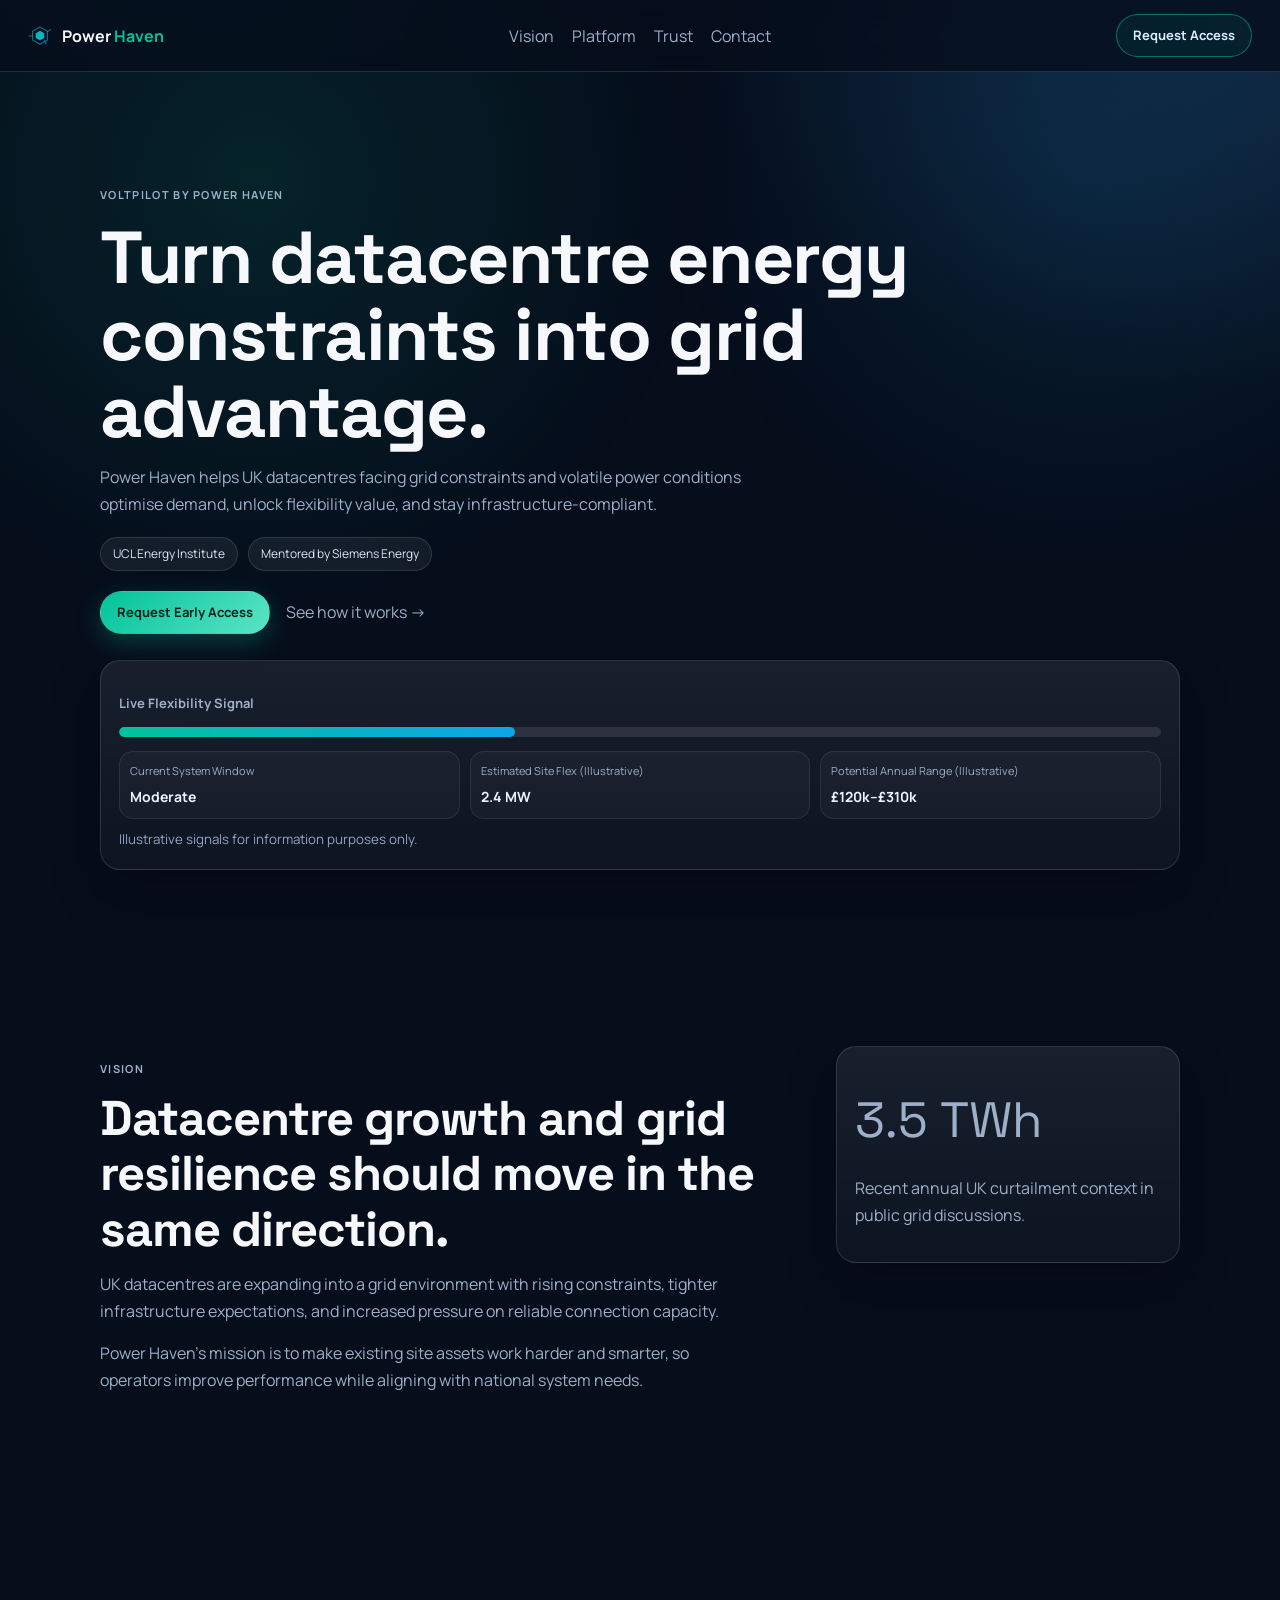
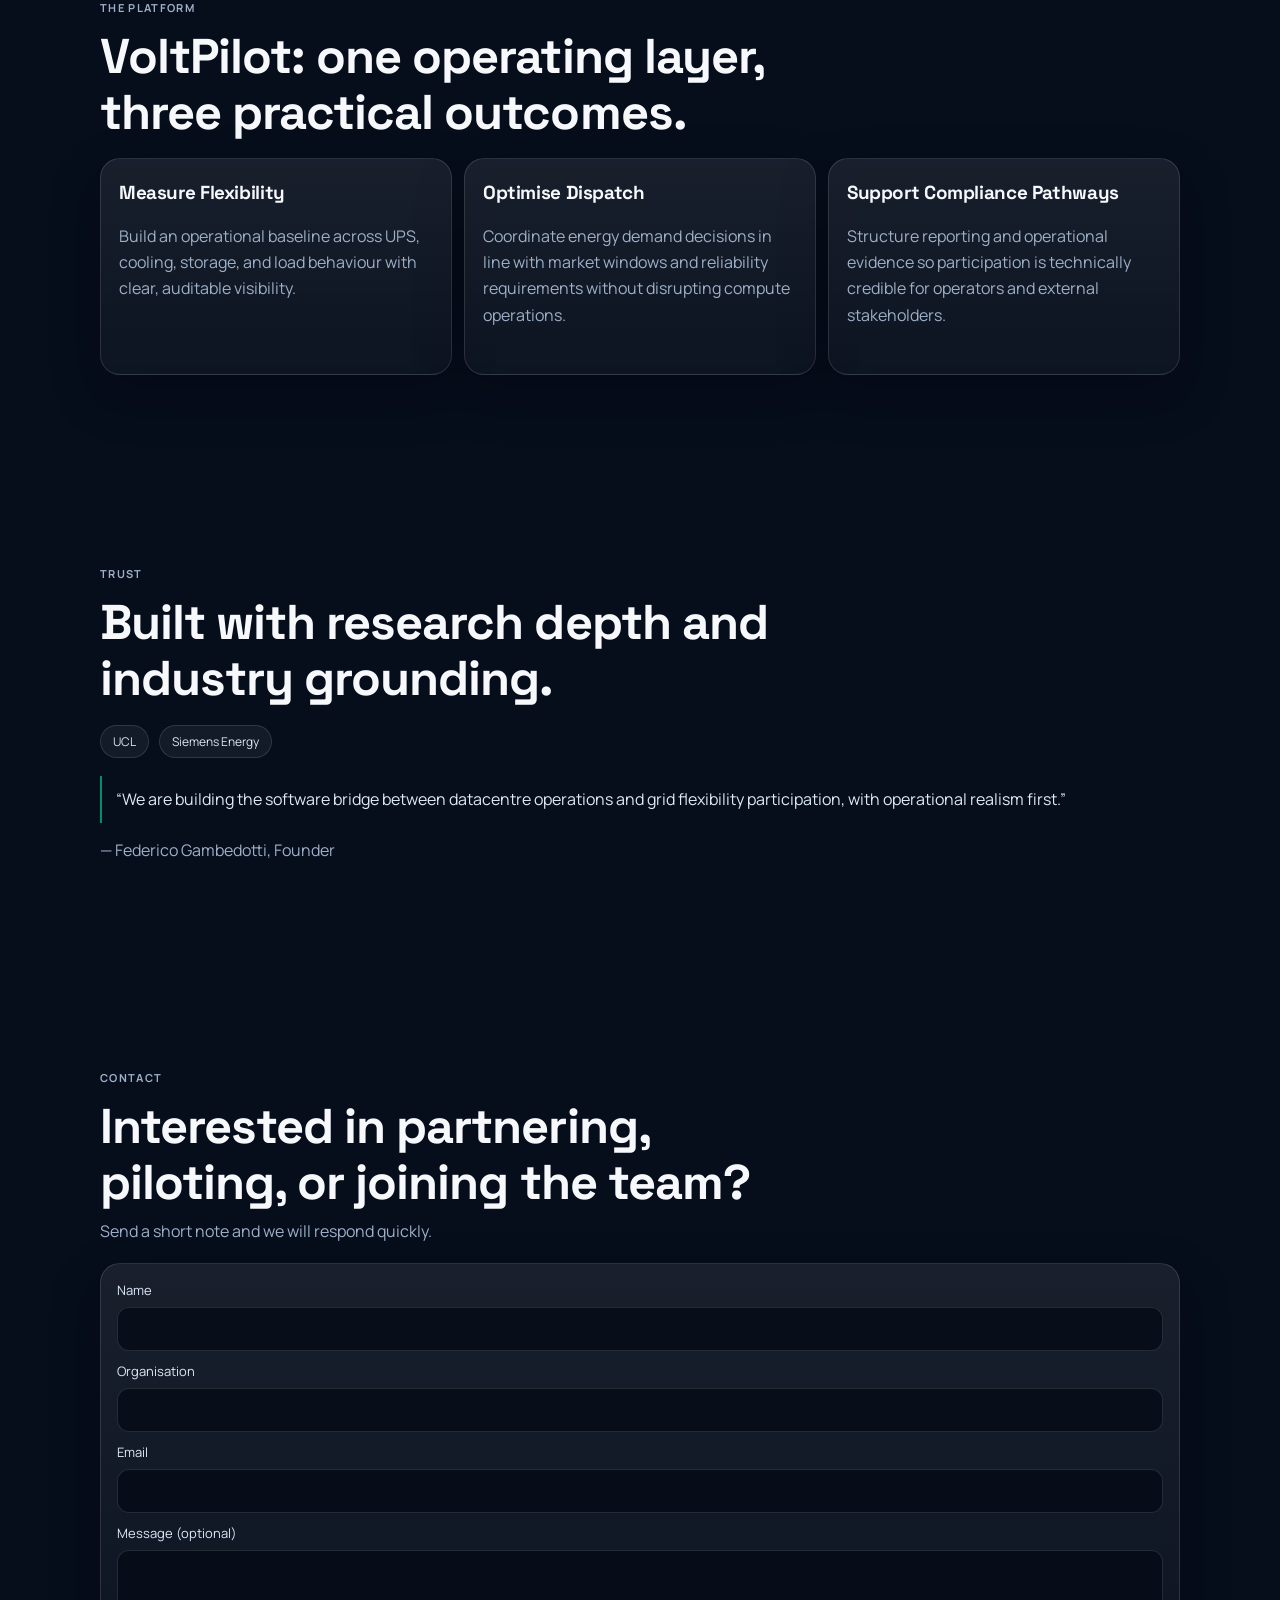
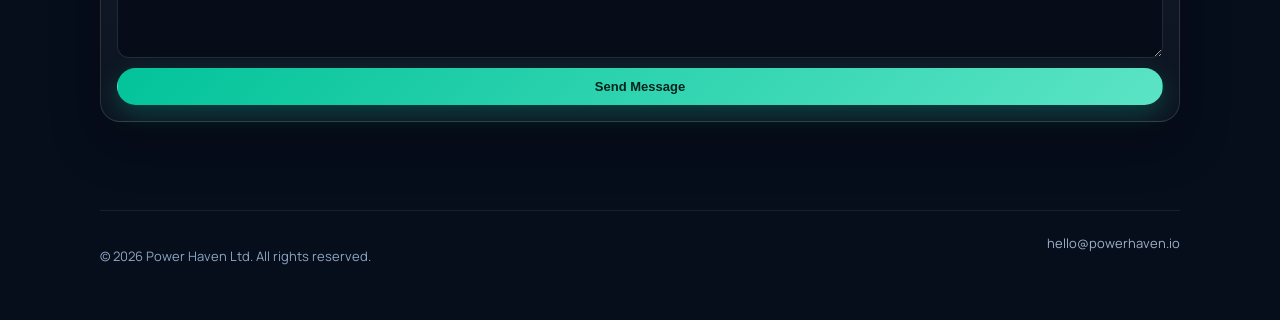
==== index.html @ 62addd14 "Initial Power Haven info landing page" ====
<!doctype html>
<html lang="en-GB">
  <head>
    <meta charset="UTF-8" />
    <meta name="viewport" content="width=device-width, initial-scale=1.0" />
    <title>Power Haven | Grid-Ready Datacentres</title>
    <meta
      name="description"
      content="Power Haven helps UK datacentres reduce grid risk, improve energy performance, and unlock flexibility value through VoltPilot."
    />
    <link rel="preconnect" href="https://fonts.googleapis.com" />
    <link rel="preconnect" href="https://fonts.gstatic.com" crossorigin />
    <link
      href="https://fonts.googleapis.com/css2?family=Manrope:wght@400;500;600;700&family=Space+Grotesk:wght@500;600;700&display=swap"
      rel="stylesheet"
    />
    <link rel="icon" type="image/svg+xml" href="./logo-mark.svg" />
    <link rel="stylesheet" href="./styles.css" />
  </head>
  <body>
    <div class="aurora"></div>
    <header class="topbar">
      <a class="brand" href="#top" aria-label="Power Haven home">
        <img src="./logo-mark.svg" alt="Power Haven logo" width="24" height="24" />
        <span><strong>Power</strong> <em>Haven</em></span>
      </a>
      <nav>
        <a href="#vision">Vision</a>
        <a href="#platform">Platform</a>
        <a href="#trust">Trust</a>
        <a href="#contact">Contact</a>
      </nav>
      <a class="cta ghost" href="#contact">Request Access</a>
    </header>

    <main id="top">
      <section class="hero section">
        <p class="eyebrow">VoltPilot by Power Haven</p>
        <h1>Turn datacentre energy constraints into grid advantage.</h1>
        <p class="lead">
          Power Haven helps UK datacentres facing grid constraints and volatile power conditions optimise demand, unlock flexibility value, and stay infrastructure-compliant.
        </p>
        <div class="proof-row" aria-label="Institutional proof">
          <span>UCL Energy Institute</span>
          <span>Mentored by Siemens Energy</span>
        </div>
        <div class="hero-actions">
          <a class="cta solid" href="#contact">Request Early Access</a>
          <a class="text-link" href="#platform">See how it works →</a>
        </div>
        <div class="hero-panel" role="status" aria-live="polite">
          <p class="panel-title">Live Flexibility Signal</p>
          <div class="meter-wrap">
            <div class="meter-line" id="meterLine"></div>
          </div>
          <div class="panel-grid">
            <article>
              <p>Current System Window</p>
              <strong id="windowTag">Moderate</strong>
            </article>
            <article>
              <p>Estimated Site Flex (Illustrative)</p>
              <strong id="flexValue">2.4 MW</strong>
            </article>
            <article>
              <p>Potential Annual Range (Illustrative)</p>
              <strong id="valueRange">£120k–£310k</strong>
            </article>
          </div>
          <small>Illustrative signals for information purposes only.</small>
        </div>
      </section>

      <section id="vision" class="section split">
        <div>
          <p class="eyebrow">Vision</p>
          <h2>Datacentre growth and grid resilience should move in the same direction.</h2>
          <p>
            UK datacentres are expanding into a grid environment with rising constraints, tighter infrastructure expectations, and increased pressure on reliable connection capacity.
          </p>
          <p>
            Power Haven’s mission is to make existing site assets work harder and smarter, so operators improve performance while aligning with national system needs.
          </p>
        </div>
        <aside class="stat-card" title="Macro context">
          <p class="stat">3.5 TWh</p>
          <p>Recent annual UK curtailment context in public grid discussions.</p>
        </aside>
      </section>

      <section id="platform" class="section">
        <p class="eyebrow">The Platform</p>
        <h2>VoltPilot: one operating layer, three practical outcomes.</h2>
        <div class="cards">
          <article class="card" data-tip="Assesses where controllable flexibility actually exists across your assets.">
            <h3>Measure Flexibility</h3>
            <p>Build an operational baseline across UPS, cooling, storage, and load behaviour with clear, auditable visibility.</p>
          </article>
          <article class="card" data-tip="Matches dispatch opportunities with operational constraints and site priorities.">
            <h3>Optimise Dispatch</h3>
            <p>Coordinate energy demand decisions in line with market windows and reliability requirements without disrupting compute operations.</p>
          </article>
          <article class="card" data-tip="Supports evidence-based participation aligned with UK grid and infrastructure expectations.">
            <h3>Support Compliance Pathways</h3>
            <p>Structure reporting and operational evidence so participation is technically credible for operators and external stakeholders.</p>
          </article>
        </div>
      </section>

      <section id="trust" class="section trust">
        <p class="eyebrow">Trust</p>
        <h2>Built with research depth and industry grounding.</h2>
        <div class="logos">
          <div>UCL</div>
          <div>Siemens Energy</div>
        </div>
        <blockquote>
          “We are building the software bridge between datacentre operations and grid flexibility participation, with operational realism first.”
        </blockquote>
        <p class="quote-by">— Federico Gambedotti, Founder</p>
      </section>

      <section id="contact" class="section contact">
        <p class="eyebrow">Contact</p>
        <h2>Interested in partnering, piloting, or joining the team?</h2>
        <p class="lead compact">
          Send a short note and we will respond quickly.
        </p>
        <form action="mailto:hello@powerhaven.io" method="post" enctype="text/plain">
          <label>
            Name
            <input name="name" type="text" required />
          </label>
          <label>
            Organisation
            <input name="organisation" type="text" required />
          </label>
          <label>
            Email
            <input name="email" type="email" required />
          </label>
          <label>
            Message (optional)
            <textarea name="message" rows="4"></textarea>
          </label>
          <button class="cta solid" type="submit">Send Message</button>
        </form>
      </section>
    </main>

    <footer>
      <p>© <span id="year"></span> Power Haven Ltd. All rights reserved.</p>
      <a href="mailto:hello@powerhaven.io">hello@powerhaven.io</a>
    </footer>

    <script src="./script.js"></script>
  </body>
</html>
---- styles.css ----
:root {
  --bg: #060d1b;
  --bg-soft: #0d172a;
  --surface: rgba(255, 255, 255, 0.06);
  --surface-strong: rgba(255, 255, 255, 0.1);
  --text: #f6f8fb;
  --muted: #9db0c8;
  --accent: #02c39a;
  --accent-blue: #0ea5e9;
  --border: rgba(255, 255, 255, 0.12);
  --shadow: 0 20px 50px rgba(0, 0, 0, 0.25);
  --radius: 20px;
}

* { box-sizing: border-box; }

html,
body {
  margin: 0;
  min-height: 100%;
  scroll-behavior: smooth;
}

body {
  font-family: "Manrope", sans-serif;
  background: radial-gradient(1200px 700px at 10% -10%, #132b4c 0%, rgba(19, 43, 76, 0) 60%),
    radial-gradient(900px 600px at 100% 0%, #11253f 0%, rgba(17, 37, 63, 0) 65%),
    var(--bg);
  color: var(--text);
  line-height: 1.65;
}

.aurora {
  position: fixed;
  inset: 0;
  background:
    radial-gradient(circle at 20% 20%, rgba(2, 195, 154, 0.12), transparent 36%),
    radial-gradient(circle at 85% 18%, rgba(14, 165, 233, 0.12), transparent 32%);
  pointer-events: none;
  z-index: -1;
}

.topbar {
  position: sticky;
  top: 0;
  display: flex;
  align-items: center;
  justify-content: space-between;
  gap: 20px;
  padding: 14px 28px;
  backdrop-filter: blur(14px);
  background: rgba(6, 13, 27, 0.78);
  border-bottom: 1px solid var(--border);
  z-index: 20;
}

.brand {
  display: inline-flex;
  align-items: center;
  gap: 10px;
  text-decoration: none;
  color: var(--text);
}

.brand strong { font-weight: 700; }
.brand em {
  color: var(--accent);
  font-style: normal;
  font-weight: 700;
}

nav {
  display: inline-flex;
  gap: 18px;
}

nav a,
footer a,
.text-link {
  color: var(--muted);
  text-decoration: none;
  transition: color 0.2s ease;
}

nav a:hover,
footer a:hover,
.text-link:hover {
  color: var(--text);
}

.section {
  width: min(1080px, calc(100% - 40px));
  margin: 0 auto;
  padding: 88px 0;
}

.hero {
  padding-top: 100px;
}

.eyebrow {
  font-size: 11px;
  letter-spacing: 0.12em;
  text-transform: uppercase;
  color: var(--accent);
  margin: 0;
  font-weight: 700;
}

h1,
h2,
h3 {
  font-family: "Space Grotesk", sans-serif;
  letter-spacing: -0.02em;
  margin: 0;
}

h1 {
  margin-top: 14px;
  max-width: 18ch;
  font-size: clamp(2.2rem, 6vw, 4.6rem);
  line-height: 1.05;
}

h2 {
  margin-top: 12px;
  max-width: 22ch;
  font-size: clamp(1.8rem, 4vw, 3.05rem);
  line-height: 1.14;
}

h3 {
  font-size: 1.18rem;
}

.lead,
.section p {
  max-width: 65ch;
  color: var(--muted);
  margin-top: 14px;
}

.proof-row {
  margin-top: 20px;
  display: flex;
  flex-wrap: wrap;
  gap: 10px;
}

.proof-row span,
.logos div {
  border: 1px solid var(--border);
  background: var(--surface);
  border-radius: 999px;
  padding: 6px 12px;
  font-size: 12px;
  color: #dbe6f5;
}

.hero-actions {
  margin-top: 20px;
  display: flex;
  gap: 16px;
  align-items: center;
}

.cta {
  display: inline-flex;
  align-items: center;
  justify-content: center;
  border-radius: 999px;
  padding: 10px 16px;
  font-size: 13px;
  font-weight: 700;
  text-decoration: none;
  border: 1px solid transparent;
  transition: transform 0.18s ease, box-shadow 0.18s ease, background 0.18s ease;
}

.cta:hover { transform: translateY(-1px); }

.cta.solid {
  color: #05231c;
  background: linear-gradient(135deg, var(--accent), #5be4c5);
  box-shadow: 0 8px 24px rgba(2, 195, 154, 0.28);
}

.cta.ghost {
  color: #dbebff;
  border-color: rgba(2, 195, 154, 0.5);
  background: rgba(2, 195, 154, 0.08);
}

.hero-panel,
.card,
.stat-card,
form {
  border: 1px solid var(--border);
  border-radius: var(--radius);
  background: linear-gradient(180deg, rgba(255,255,255,0.08), rgba(255,255,255,0.03));
  box-shadow: var(--shadow);
}

.hero-panel {
  margin-top: 26px;
  padding: 18px;
}

.panel-title {
  margin: 0;
  font-size: 13px;
  color: #dbe6f5;
  font-weight: 700;
}

.meter-wrap {
  margin-top: 12px;
  height: 10px;
  border-radius: 999px;
  background: rgba(255, 255, 255, 0.1);
  overflow: hidden;
}

.meter-line {
  height: 100%;
  width: 38%;
  background: linear-gradient(90deg, var(--accent), var(--accent-blue));
  border-radius: inherit;
  transition: width 0.35s ease;
}

.panel-grid {
  margin-top: 14px;
  display: grid;
  grid-template-columns: repeat(3, minmax(0, 1fr));
  gap: 10px;
}

.panel-grid article {
  border: 1px solid rgba(255,255,255,0.08);
  border-radius: 14px;
  padding: 10px;
  background: rgba(255,255,255,0.03);
}

.panel-grid p {
  margin: 0;
  font-size: 11px;
  color: var(--muted);
}

.panel-grid strong {
  display: block;
  margin-top: 5px;
  color: #edf4ff;
  font-size: 14px;
}

.hero-panel small {
  margin-top: 10px;
  display: inline-block;
  color: #8fa6c1;
}

.split {
  display: grid;
  grid-template-columns: 1.35fr 0.65fr;
  gap: 20px;
  align-items: start;
}

.stat-card {
  padding: 18px;
}

.stat {
  margin: 0;
  color: #eff6ff;
  font-family: "Space Grotesk", sans-serif;
  font-size: clamp(2rem, 4vw, 3.1rem);
}

.cards {
  margin-top: 18px;
  display: grid;
  grid-template-columns: repeat(3, minmax(0, 1fr));
  gap: 12px;
}

.card {
  position: relative;
  padding: 18px;
}

.card::after {
  content: attr(data-tip);
  position: absolute;
  left: 14px;
  right: 14px;
  bottom: 12px;
  opacity: 0;
  pointer-events: none;
  font-size: 11px;
  color: #c8d9ee;
  transition: opacity 0.2s ease;
}

.card:hover {
  border-color: rgba(2, 195, 154, 0.62);
  box-shadow: 0 20px 40px rgba(2, 195, 154, 0.12);
}

.card:hover::after { opacity: 1; }

.card p { margin-bottom: 28px; }

.logos {
  margin-top: 18px;
  display: flex;
  gap: 10px;
  flex-wrap: wrap;
}

blockquote {
  margin: 18px 0 0;
  border-left: 2px solid rgba(2, 195, 154, 0.7);
  padding: 10px 0 10px 14px;
  color: #dde9f7;
}

.quote-by {
  margin-top: 10px;
  color: #9cb2cc;
}

.contact .compact { margin-top: 8px; }

form {
  margin-top: 18px;
  padding: 16px;
  display: grid;
  gap: 10px;
}

label {
  display: grid;
  gap: 6px;
  color: #dce9fa;
  font-size: 13px;
}

input,
textarea {
  border: 1px solid var(--border);
  border-radius: 12px;
  background: rgba(4, 12, 22, 0.8);
  color: var(--text);
  padding: 10px 12px;
  font: inherit;
}

input:focus,
textarea:focus,
button:focus,
a:focus {
  outline: 2px solid rgba(2, 195, 154, 0.6);
  outline-offset: 1px;
}

footer {
  width: min(1080px, calc(100% - 40px));
  margin: 0 auto;
  padding: 22px 0 40px;
  border-top: 1px solid rgba(255,255,255,0.08);
  display: flex;
  justify-content: space-between;
  gap: 12px;
  color: #8ea6c1;
  font-size: 13px;
}

@media (max-width: 980px) {
  .cards,
  .panel-grid,
  .split {
    grid-template-columns: 1fr;
  }

  nav { display: none; }

  .topbar {
    padding: 12px 16px;
  }

  .section {
    width: min(1080px, calc(100% - 28px));
    padding: 68px 0;
  }

  footer {
    flex-direction: column;
    width: min(1080px, calc(100% - 28px));
  }
}
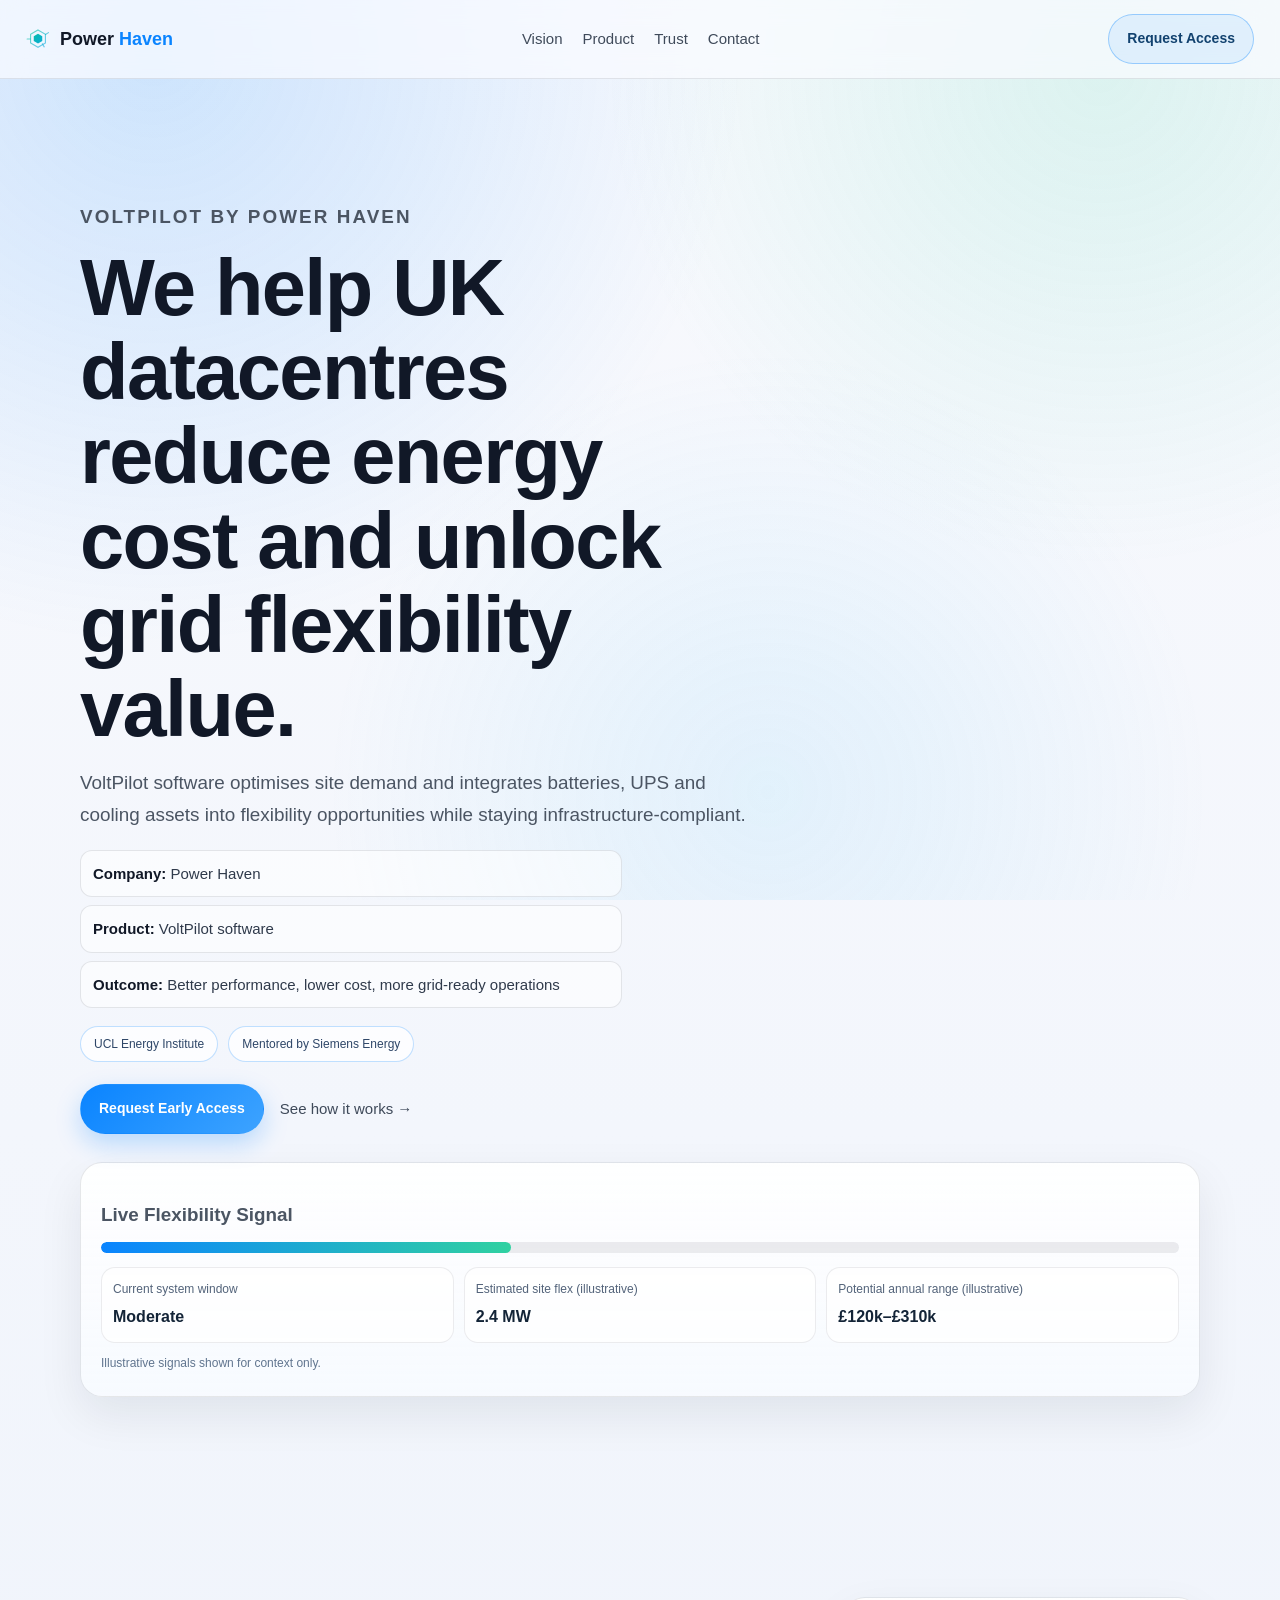
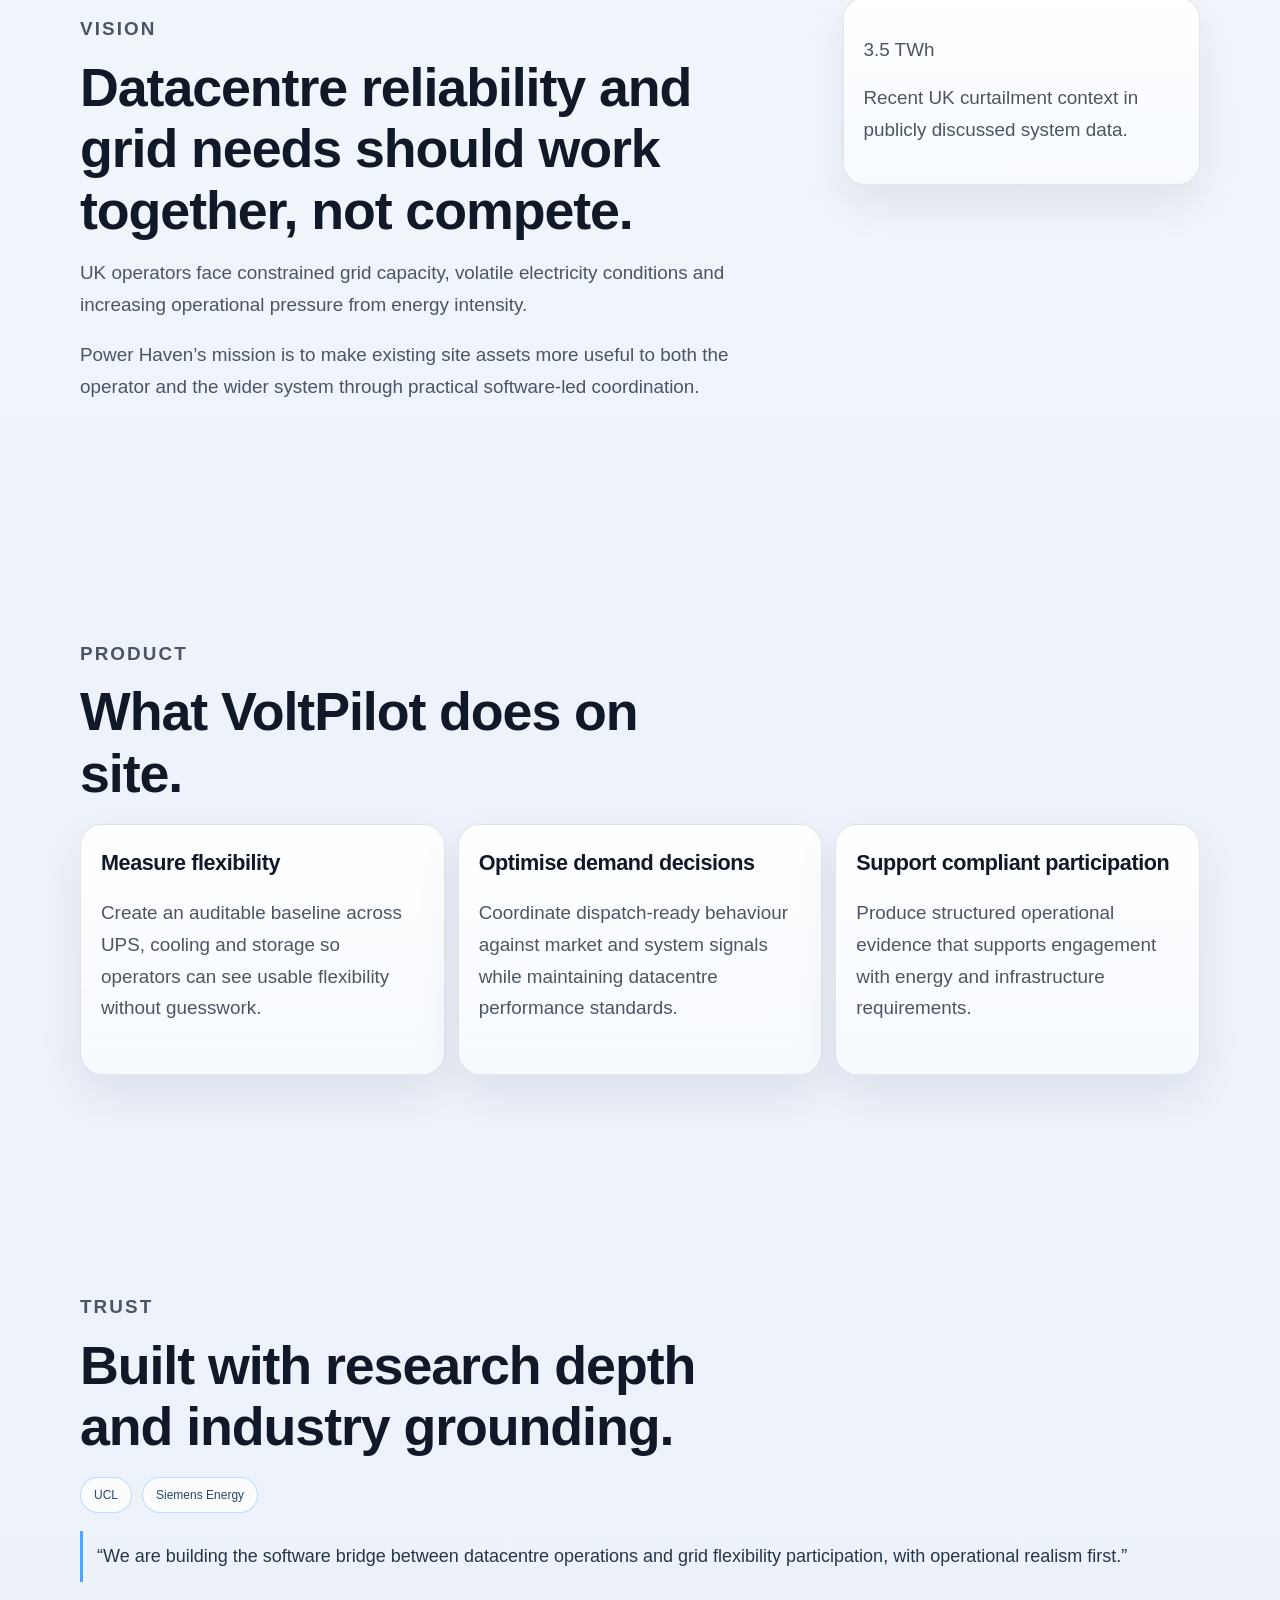
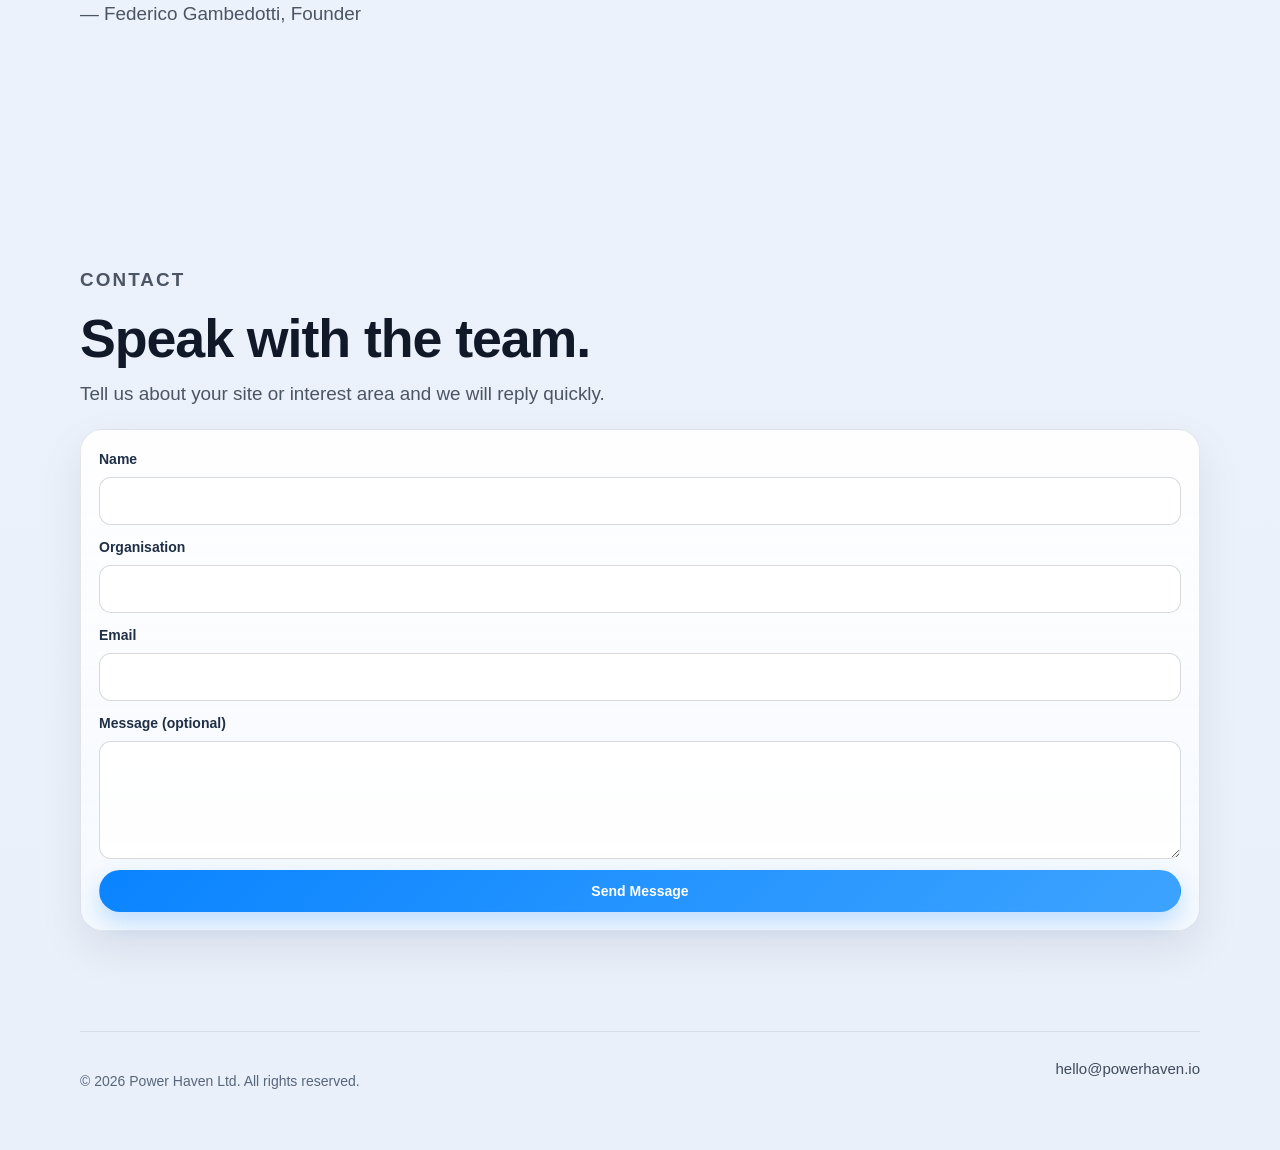
==== commit e8437cf0: "Refine Apple-style palette, larger typography, clearer 15-second messaging, and responsive layout tu" ====
--- a/index.html
+++ b/index.html
@@ -3,22 +3,17 @@
   <head>
     <meta charset="UTF-8" />
     <meta name="viewport" content="width=device-width, initial-scale=1.0" />
-    <title>Power Haven | Grid-Ready Datacentres</title>
+    <title>Power Haven | Datacentre Flexibility Software</title>
     <meta
       name="description"
-      content="Power Haven helps UK datacentres reduce grid risk, improve energy performance, and unlock flexibility value through VoltPilot."
-    />
-    <link rel="preconnect" href="https://fonts.googleapis.com" />
-    <link rel="preconnect" href="https://fonts.gstatic.com" crossorigin />
-    <link
-      href="https://fonts.googleapis.com/css2?family=Manrope:wght@400;500;600;700&family=Space+Grotesk:wght@500;600;700&display=swap"
-      rel="stylesheet"
+      content="Power Haven helps UK datacentres cut energy cost, improve operations, and unlock flexibility value through VoltPilot software."
     />
     <link rel="icon" type="image/svg+xml" href="./logo-mark.svg" />
     <link rel="stylesheet" href="./styles.css" />
   </head>
   <body>
-    <div class="aurora"></div>
+    <div class="bg-haze" aria-hidden="true"></div>
+
     <header class="topbar">
       <a class="brand" href="#top" aria-label="Power Haven home">
         <img src="./logo-mark.svg" alt="Power Haven logo" width="24" height="24" />
@@ -26,7 +21,7 @@
       </a>
       <nav>
         <a href="#vision">Vision</a>
-        <a href="#platform">Platform</a>
+        <a href="#platform">Product</a>
         <a href="#trust">Trust</a>
         <a href="#contact">Contact</a>
       </nav>
@@ -36,18 +31,27 @@
     <main id="top">
       <section class="hero section">
         <p class="eyebrow">VoltPilot by Power Haven</p>
-        <h1>Turn datacentre energy constraints into grid advantage.</h1>
+        <h1>We help UK datacentres reduce energy cost and unlock grid flexibility value.</h1>
         <p class="lead">
-          Power Haven helps UK datacentres facing grid constraints and volatile power conditions optimise demand, unlock flexibility value, and stay infrastructure-compliant.
+          VoltPilot software optimises site demand and integrates batteries, UPS and cooling assets into flexibility opportunities while staying infrastructure-compliant.
         </p>
+
+        <ul class="clarity-row" aria-label="Quick clarity">
+          <li><strong>Company:</strong> Power Haven</li>
+          <li><strong>Product:</strong> VoltPilot software</li>
+          <li><strong>Outcome:</strong> Better performance, lower cost, more grid-ready operations</li>
+        </ul>
+
         <div class="proof-row" aria-label="Institutional proof">
           <span>UCL Energy Institute</span>
           <span>Mentored by Siemens Energy</span>
         </div>
+
         <div class="hero-actions">
           <a class="cta solid" href="#contact">Request Early Access</a>
           <a class="text-link" href="#platform">See how it works →</a>
         </div>
+
         <div class="hero-panel" role="status" aria-live="polite">
           <p class="panel-title">Live Flexibility Signal</p>
           <div class="meter-wrap">
@@ -55,54 +59,54 @@
           </div>
           <div class="panel-grid">
             <article>
-              <p>Current System Window</p>
+              <p>Current system window</p>
               <strong id="windowTag">Moderate</strong>
             </article>
             <article>
-              <p>Estimated Site Flex (Illustrative)</p>
+              <p>Estimated site flex (illustrative)</p>
               <strong id="flexValue">2.4 MW</strong>
             </article>
             <article>
-              <p>Potential Annual Range (Illustrative)</p>
+              <p>Potential annual range (illustrative)</p>
               <strong id="valueRange">£120k–£310k</strong>
             </article>
           </div>
-          <small>Illustrative signals for information purposes only.</small>
+          <small>Illustrative signals shown for context only.</small>
         </div>
       </section>
 
       <section id="vision" class="section split">
         <div>
           <p class="eyebrow">Vision</p>
-          <h2>Datacentre growth and grid resilience should move in the same direction.</h2>
+          <h2>Datacentre reliability and grid needs should work together, not compete.</h2>
           <p>
-            UK datacentres are expanding into a grid environment with rising constraints, tighter infrastructure expectations, and increased pressure on reliable connection capacity.
+            UK operators face constrained grid capacity, volatile electricity conditions and increasing operational pressure from energy intensity.
           </p>
           <p>
-            Power Haven’s mission is to make existing site assets work harder and smarter, so operators improve performance while aligning with national system needs.
+            Power Haven’s mission is to make existing site assets more useful to both the operator and the wider system through practical software-led coordination.
           </p>
         </div>
-        <aside class="stat-card" title="Macro context">
+        <aside class="stat-card" title="System context">
           <p class="stat">3.5 TWh</p>
-          <p>Recent annual UK curtailment context in public grid discussions.</p>
+          <p>Recent UK curtailment context in publicly discussed system data.</p>
         </aside>
       </section>
 
       <section id="platform" class="section">
-        <p class="eyebrow">The Platform</p>
-        <h2>VoltPilot: one operating layer, three practical outcomes.</h2>
+        <p class="eyebrow">Product</p>
+        <h2>What VoltPilot does on site.</h2>
         <div class="cards">
-          <article class="card" data-tip="Assesses where controllable flexibility actually exists across your assets.">
-            <h3>Measure Flexibility</h3>
-            <p>Build an operational baseline across UPS, cooling, storage, and load behaviour with clear, auditable visibility.</p>
+          <article class="card" data-tip="Builds a clear view of flexible capacity from existing assets.">
+            <h3>Measure flexibility</h3>
+            <p>Create an auditable baseline across UPS, cooling and storage so operators can see usable flexibility without guesswork.</p>
           </article>
-          <article class="card" data-tip="Matches dispatch opportunities with operational constraints and site priorities.">
-            <h3>Optimise Dispatch</h3>
-            <p>Coordinate energy demand decisions in line with market windows and reliability requirements without disrupting compute operations.</p>
+          <article class="card" data-tip="Aligns operations with opportunity windows while protecting critical load.">
+            <h3>Optimise demand decisions</h3>
+            <p>Coordinate dispatch-ready behaviour against market and system signals while maintaining datacentre performance standards.</p>
           </article>
-          <article class="card" data-tip="Supports evidence-based participation aligned with UK grid and infrastructure expectations.">
-            <h3>Support Compliance Pathways</h3>
-            <p>Structure reporting and operational evidence so participation is technically credible for operators and external stakeholders.</p>
+          <article class="card" data-tip="Supports evidence and reporting needed for infrastructure pathways.">
+            <h3>Support compliant participation</h3>
+            <p>Produce structured operational evidence that supports engagement with energy and infrastructure requirements.</p>
           </article>
         </div>
       </section>
@@ -122,10 +126,8 @@
 
       <section id="contact" class="section contact">
         <p class="eyebrow">Contact</p>
-        <h2>Interested in partnering, piloting, or joining the team?</h2>
-        <p class="lead compact">
-          Send a short note and we will respond quickly.
-        </p>
+        <h2>Speak with the team.</h2>
+        <p class="lead compact">Tell us about your site or interest area and we will reply quickly.</p>
         <form action="mailto:hello@powerhaven.io" method="post" enctype="text/plain">
           <label>
             Name
--- a/styles.css
+++ b/styles.css
@@ -1,18 +1,21 @@
 :root {
-  --bg: #060d1b;
-  --bg-soft: #0d172a;
-  --surface: rgba(255, 255, 255, 0.06);
-  --surface-strong: rgba(255, 255, 255, 0.1);
-  --text: #f6f8fb;
-  --muted: #9db0c8;
-  --accent: #02c39a;
-  --accent-blue: #0ea5e9;
-  --border: rgba(255, 255, 255, 0.12);
-  --shadow: 0 20px 50px rgba(0, 0, 0, 0.25);
-  --radius: 20px;
-}
-
-* { box-sizing: border-box; }
+  --bg: #f4f6fb;
+  --bg-soft: #eef2f9;
+  --surface: rgba(255, 255, 255, 0.9);
+  --surface-strong: #ffffff;
+  --text: #111827;
+  --muted: #4b5563;
+  --accent: #0a84ff;
+  --accent-soft: #5ac8fa;
+  --accent-mint: #30d1a1;
+  --border: rgba(17, 24, 39, 0.1);
+  --shadow: 0 18px 45px rgba(15, 23, 42, 0.08);
+  --radius: 22px;
+}
+
+* {
+  box-sizing: border-box;
+}
 
 html,
 body {
@@ -22,20 +25,20 @@
 }
 
 body {
-  font-family: "Manrope", sans-serif;
-  background: radial-gradient(1200px 700px at 10% -10%, #132b4c 0%, rgba(19, 43, 76, 0) 60%),
-    radial-gradient(900px 600px at 100% 0%, #11253f 0%, rgba(17, 37, 63, 0) 65%),
-    var(--bg);
+  font-family: "SF Pro Text", "SF Pro Display", -apple-system, BlinkMacSystemFont, "Segoe UI", Roboto, Arial, sans-serif;
+  font-size: 18px;
+  line-height: 1.68;
   color: var(--text);
-  line-height: 1.65;
-}
-
-.aurora {
+  background: linear-gradient(180deg, #f8f9fd 0%, #eef3fb 52%, #eaf0fa 100%);
+}
+
+.bg-haze {
   position: fixed;
   inset: 0;
   background:
-    radial-gradient(circle at 20% 20%, rgba(2, 195, 154, 0.12), transparent 36%),
-    radial-gradient(circle at 85% 18%, rgba(14, 165, 233, 0.12), transparent 32%);
+    radial-gradient(circle at 12% 6%, rgba(10, 132, 255, 0.18), transparent 42%),
+    radial-gradient(circle at 86% 8%, rgba(48, 209, 161, 0.14), transparent 36%),
+    radial-gradient(circle at 60% 88%, rgba(90, 200, 250, 0.12), transparent 40%);
   pointer-events: none;
   z-index: -1;
 }
@@ -43,15 +46,15 @@
 .topbar {
   position: sticky;
   top: 0;
+  z-index: 20;
   display: flex;
   align-items: center;
   justify-content: space-between;
-  gap: 20px;
-  padding: 14px 28px;
-  backdrop-filter: blur(14px);
-  background: rgba(6, 13, 27, 0.78);
+  gap: 18px;
+  padding: 14px 26px;
   border-bottom: 1px solid var(--border);
-  z-index: 20;
+  backdrop-filter: blur(12px);
+  background: rgba(250, 251, 255, 0.72);
 }
 
 .brand {
@@ -62,7 +65,10 @@
   color: var(--text);
 }
 
-.brand strong { font-weight: 700; }
+.brand strong {
+  font-weight: 700;
+}
+
 .brand em {
   color: var(--accent);
   font-style: normal;
@@ -71,77 +77,101 @@
 
 nav {
   display: inline-flex;
-  gap: 18px;
+  gap: 20px;
 }
 
 nav a,
 footer a,
 .text-link {
-  color: var(--muted);
+  color: #3f4a5a;
   text-decoration: none;
+  font-size: 15px;
   transition: color 0.2s ease;
 }
 
 nav a:hover,
 footer a:hover,
 .text-link:hover {
-  color: var(--text);
+  color: var(--accent);
 }
 
 .section {
-  width: min(1080px, calc(100% - 40px));
+  width: min(1120px, calc(100% - 44px));
   margin: 0 auto;
-  padding: 88px 0;
+  padding: 100px 0;
 }
 
 .hero {
-  padding-top: 100px;
+  padding-top: 106px;
 }
 
 .eyebrow {
-  font-size: 11px;
-  letter-spacing: 0.12em;
+  margin: 0;
+  font-size: 12px;
+  font-weight: 700;
+  letter-spacing: 0.11em;
   text-transform: uppercase;
   color: var(--accent);
-  margin: 0;
-  font-weight: 700;
 }
 
 h1,
 h2,
 h3 {
-  font-family: "Space Grotesk", sans-serif;
+  font-family: "SF Pro Display", "SF Pro Text", -apple-system, BlinkMacSystemFont, "Segoe UI", Roboto, Arial, sans-serif;
   letter-spacing: -0.02em;
   margin: 0;
 }
 
 h1 {
   margin-top: 14px;
-  max-width: 18ch;
-  font-size: clamp(2.2rem, 6vw, 4.6rem);
-  line-height: 1.05;
+  max-width: 15.5ch;
+  font-size: clamp(2.8rem, 6.2vw, 5.1rem);
+  line-height: 1.06;
 }
 
 h2 {
   margin-top: 12px;
   max-width: 22ch;
-  font-size: clamp(1.8rem, 4vw, 3.05rem);
+  font-size: clamp(2rem, 4.2vw, 3.4rem);
   line-height: 1.14;
 }
 
 h3 {
-  font-size: 1.18rem;
+  font-size: 1.35rem;
 }
 
 .lead,
 .section p {
   max-width: 65ch;
+  margin-top: 16px;
   color: var(--muted);
-  margin-top: 14px;
+  font-size: clamp(1.02rem, 1.8vw, 1.18rem);
+}
+
+.clarity-row {
+  margin: 20px 0 0;
+  padding: 0;
+  list-style: none;
+  display: grid;
+  gap: 8px;
+}
+
+.clarity-row li {
+  max-width: 65ch;
+  border: 1px solid var(--border);
+  background: rgba(255, 255, 255, 0.56);
+  border-radius: 12px;
+  padding: 10px 12px;
+  color: #2f3a4b;
+  font-size: 15px;
+}
+
+.clarity-row strong {
+  color: #111827;
 }
 
 .proof-row {
-  margin-top: 20px;
+  margin-top: 18px;
   display: flex;
   flex-wrap: wrap;
   gap: 10px;
@@ -149,19 +179,20 @@
 
 .proof-row span,
 .logos div {
-  border: 1px solid var(--border);
-  background: var(--surface);
+  border: 1px solid rgba(10, 132, 255, 0.25);
+  background: rgba(255, 255, 255, 0.76);
   border-radius: 999px;
-  padding: 6px 12px;
+  padding: 7px 13px;
   font-size: 12px;
-  color: #dbe6f5;
+  color: #2e4668;
 }
 
 .hero-actions {
-  margin-top: 20px;
+  margin-top: 22px;
   display: flex;
+  align-items: center;
   gap: 16px;
-  align-items: center;
+  flex-wrap: wrap;
 }
 
 .cta {
@@ -169,26 +200,28 @@
   align-items: center;
   justify-content: center;
   border-radius: 999px;
-  padding: 10px 16px;
-  font-size: 13px;
+  padding: 12px 18px;
+  font-size: 14px;
   font-weight: 700;
   text-decoration: none;
   border: 1px solid transparent;
   transition: transform 0.18s ease, box-shadow 0.18s ease, background 0.18s ease;
 }
 
-.cta:hover { transform: translateY(-1px); }
+.cta:hover {
+  transform: translateY(-1px);
+}
 
 .cta.solid {
-  color: #05231c;
-  background: linear-gradient(135deg, var(--accent), #5be4c5);
-  box-shadow: 0 8px 24px rgba(2, 195, 154, 0.28);
+  color: white;
+  background: linear-gradient(135deg, var(--accent), #3da3ff);
+  box-shadow: 0 10px 24px rgba(10, 132, 255, 0.25);
 }
 
 .cta.ghost {
-  color: #dbebff;
-  border-color: rgba(2, 195, 154, 0.5);
-  background: rgba(2, 195, 154, 0.08);
+  color: #12426f;
+  border-color: rgba(10, 132, 255, 0.35);
+  background: rgba(10, 132, 255, 0.08);
 }
 
 .hero-panel,
@@ -197,35 +230,35 @@
 form {
   border: 1px solid var(--border);
   border-radius: var(--radius);
-  background: linear-gradient(180deg, rgba(255,255,255,0.08), rgba(255,255,255,0.03));
+  background: linear-gradient(180deg, rgba(255, 255, 255, 0.92), rgba(248, 251, 255, 0.82));
   box-shadow: var(--shadow);
 }
 
 .hero-panel {
-  margin-top: 26px;
-  padding: 18px;
+  margin-top: 28px;
+  padding: 20px;
 }
 
 .panel-title {
   margin: 0;
-  font-size: 13px;
-  color: #dbe6f5;
+  color: #1d3858;
+  font-size: 14px;
   font-weight: 700;
 }
 
 .meter-wrap {
   margin-top: 12px;
-  height: 10px;
+  height: 11px;
   border-radius: 999px;
-  background: rgba(255, 255, 255, 0.1);
+  background: rgba(17, 24, 39, 0.08);
   overflow: hidden;
 }
 
 .meter-line {
+  width: 38%;
   height: 100%;
-  width: 38%;
-  background: linear-gradient(90deg, var(--accent), var(--accent-blue));
   border-radius: inherit;
+  background: linear-gradient(90deg, var(--accent), var(--accent-mint));
   transition: width 0.35s ease;
 }
 
@@ -237,29 +270,30 @@
 }
 
 .panel-grid article {
-  border: 1px solid rgba(255,255,255,0.08);
+  border: 1px solid rgba(17, 24, 39, 0.08);
   border-radius: 14px;
-  padding: 10px;
-  background: rgba(255,255,255,0.03);
+  padding: 11px;
+  background: rgba(255, 255, 255, 0.68);
 }
 
 .panel-grid p {
   margin: 0;
-  font-size: 11px;
-  color: var(--muted);
+  color: #53637a;
+  font-size: 12px;
 }
 
 .panel-grid strong {
   display: block;
   margin-top: 5px;
-  color: #edf4ff;
-  font-size: 14px;
+  color: #132437;
+  font-size: 16px;
 }
 
 .hero-panel small {
   margin-top: 10px;
   display: inline-block;
-  color: #8fa6c1;
+  color: #60758f;
+  font-size: 12px;
 }
 
 .split {
@@ -270,52 +304,55 @@
 }
 
 .stat-card {
-  padding: 18px;
+  padding: 20px;
 }
 
 .stat {
   margin: 0;
-  color: #eff6ff;
-  font-family: "Space Grotesk", sans-serif;
-  font-size: clamp(2rem, 4vw, 3.1rem);
+  color: #0d2e4c;
+  font-size: clamp(2.1rem, 4.2vw, 3.4rem);
 }
 
 .cards {
-  margin-top: 18px;
-  display: grid;
+  margin-top: 20px;
+  display: grid;
+  gap: 13px;
   grid-template-columns: repeat(3, minmax(0, 1fr));
-  gap: 12px;
 }
 
 .card {
   position: relative;
-  padding: 18px;
+  padding: 20px;
 }
 
 .card::after {
   content: attr(data-tip);
   position: absolute;
-  left: 14px;
-  right: 14px;
+  left: 16px;
+  right: 16px;
   bottom: 12px;
   opacity: 0;
   pointer-events: none;
-  font-size: 11px;
-  color: #c8d9ee;
+  color: #4f647d;
+  font-size: 12px;
   transition: opacity 0.2s ease;
 }
 
 .card:hover {
-  border-color: rgba(2, 195, 154, 0.62);
-  box-shadow: 0 20px 40px rgba(2, 195, 154, 0.12);
-}
-
-.card:hover::after { opacity: 1; }
-
-.card p { margin-bottom: 28px; }
+  border-color: rgba(10, 132, 255, 0.4);
+  box-shadow: 0 18px 36px rgba(10, 132, 255, 0.11);
+}
+
+.card:hover::after {
+  opacity: 1;
+}
+
+.card p {
+  margin-bottom: 30px;
+}
 
 .logos {
-  margin-top: 18px;
+  margin-top: 20px;
   display: flex;
   gap: 10px;
   flex-wrap: wrap;
@@ -323,39 +360,42 @@
 
 blockquote {
   margin: 18px 0 0;
-  border-left: 2px solid rgba(2, 195, 154, 0.7);
+  border-left: 3px solid rgba(10, 132, 255, 0.7);
   padding: 10px 0 10px 14px;
-  color: #dde9f7;
+  color: #263649;
 }
 
 .quote-by {
   margin-top: 10px;
-  color: #9cb2cc;
-}
-
-.contact .compact { margin-top: 8px; }
+  color: #596a80;
+}
+
+.contact .compact {
+  margin-top: 9px;
+}
 
 form {
   margin-top: 18px;
-  padding: 16px;
-  display: grid;
-  gap: 10px;
+  padding: 18px;
+  display: grid;
+  gap: 11px;
 }
 
 label {
   display: grid;
   gap: 6px;
-  color: #dce9fa;
-  font-size: 13px;
+  color: #1f2f45;
+  font-size: 14px;
+  font-weight: 600;
 }
 
 input,
 textarea {
-  border: 1px solid var(--border);
+  border: 1px solid rgba(17, 24, 39, 0.16);
   border-radius: 12px;
-  background: rgba(4, 12, 22, 0.8);
+  background: rgba(255, 255, 255, 0.98);
   color: var(--text);
-  padding: 10px 12px;
+  padding: 11px 12px;
   font: inherit;
 }
 
@@ -363,42 +403,66 @@
 textarea:focus,
 button:focus,
 a:focus {
-  outline: 2px solid rgba(2, 195, 154, 0.6);
+  outline: 2px solid rgba(10, 132, 255, 0.45);
   outline-offset: 1px;
 }
 
 footer {
-  width: min(1080px, calc(100% - 40px));
+  width: min(1120px, calc(100% - 44px));
   margin: 0 auto;
-  padding: 22px 0 40px;
-  border-top: 1px solid rgba(255,255,255,0.08);
+  padding: 24px 0 42px;
+  border-top: 1px solid rgba(17, 24, 39, 0.08);
   display: flex;
   justify-content: space-between;
   gap: 12px;
-  color: #8ea6c1;
-  font-size: 13px;
+  color: #57667b;
+  font-size: 14px;
 }
 
 @media (max-width: 980px) {
+  nav {
+    display: none;
+  }
+
+  .topbar {
+    padding: 12px 14px;
+  }
+
+  .topbar .ghost {
+    display: none;
+  }
+
+  .section {
+    width: min(1120px, calc(100% - 28px));
+    padding: 72px 0;
+  }
+
+  .hero {
+    padding-top: 82px;
+  }
+
   .cards,
-  .panel-grid,
-  .split {
+  .split,
+  .panel-grid {
     grid-template-columns: 1fr;
   }
 
-  nav { display: none; }
-
-  .topbar {
-    padding: 12px 16px;
-  }
-
-  .section {
-    width: min(1080px, calc(100% - 28px));
-    padding: 68px 0;
+  h1 {
+    max-width: 13.8ch;
+    font-size: clamp(2.05rem, 8.4vw, 3.4rem);
+  }
+
+  h2 {
+    font-size: clamp(1.62rem, 6.3vw, 2.45rem);
+  }
+
+  body {
+    font-size: 17px;
   }
 
   footer {
+    width: min(1120px, calc(100% - 28px));
     flex-direction: column;
-    width: min(1080px, calc(100% - 28px));
-  }
-}
+    gap: 8px;
+  }
+}
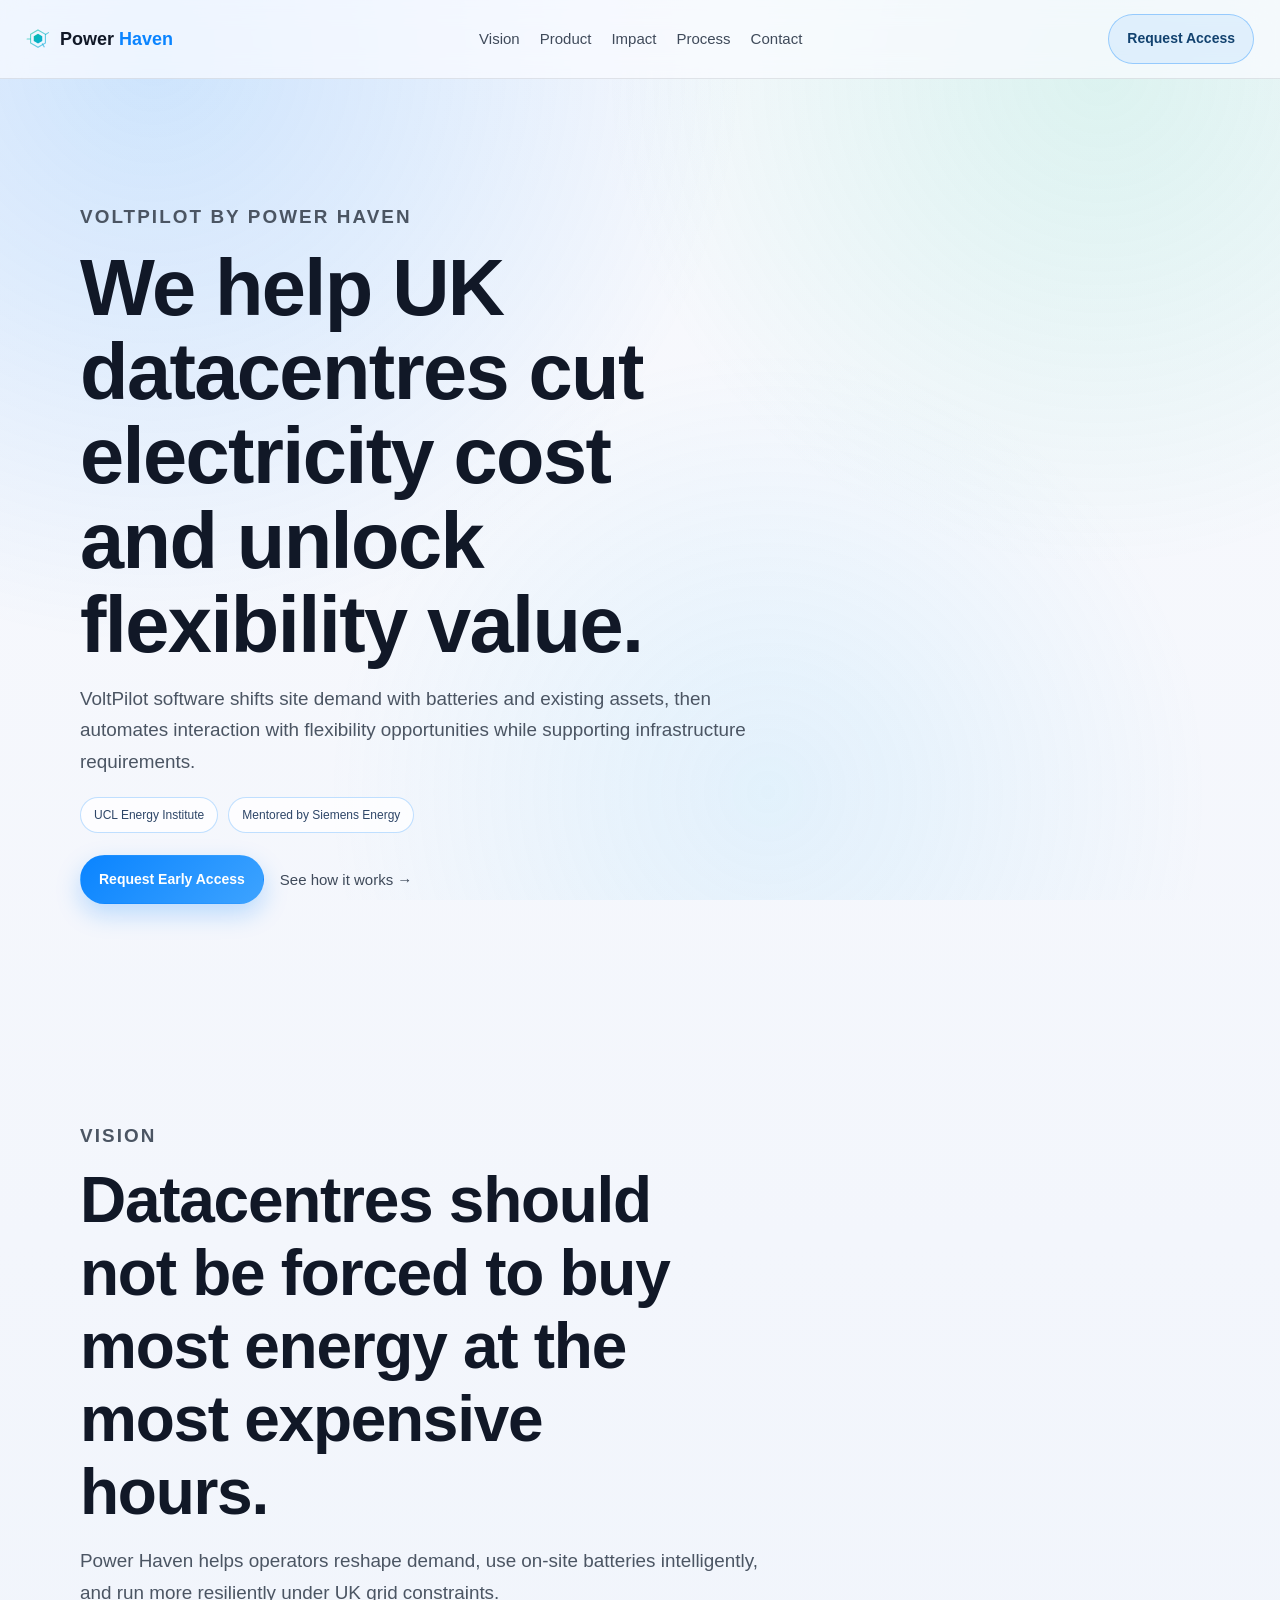
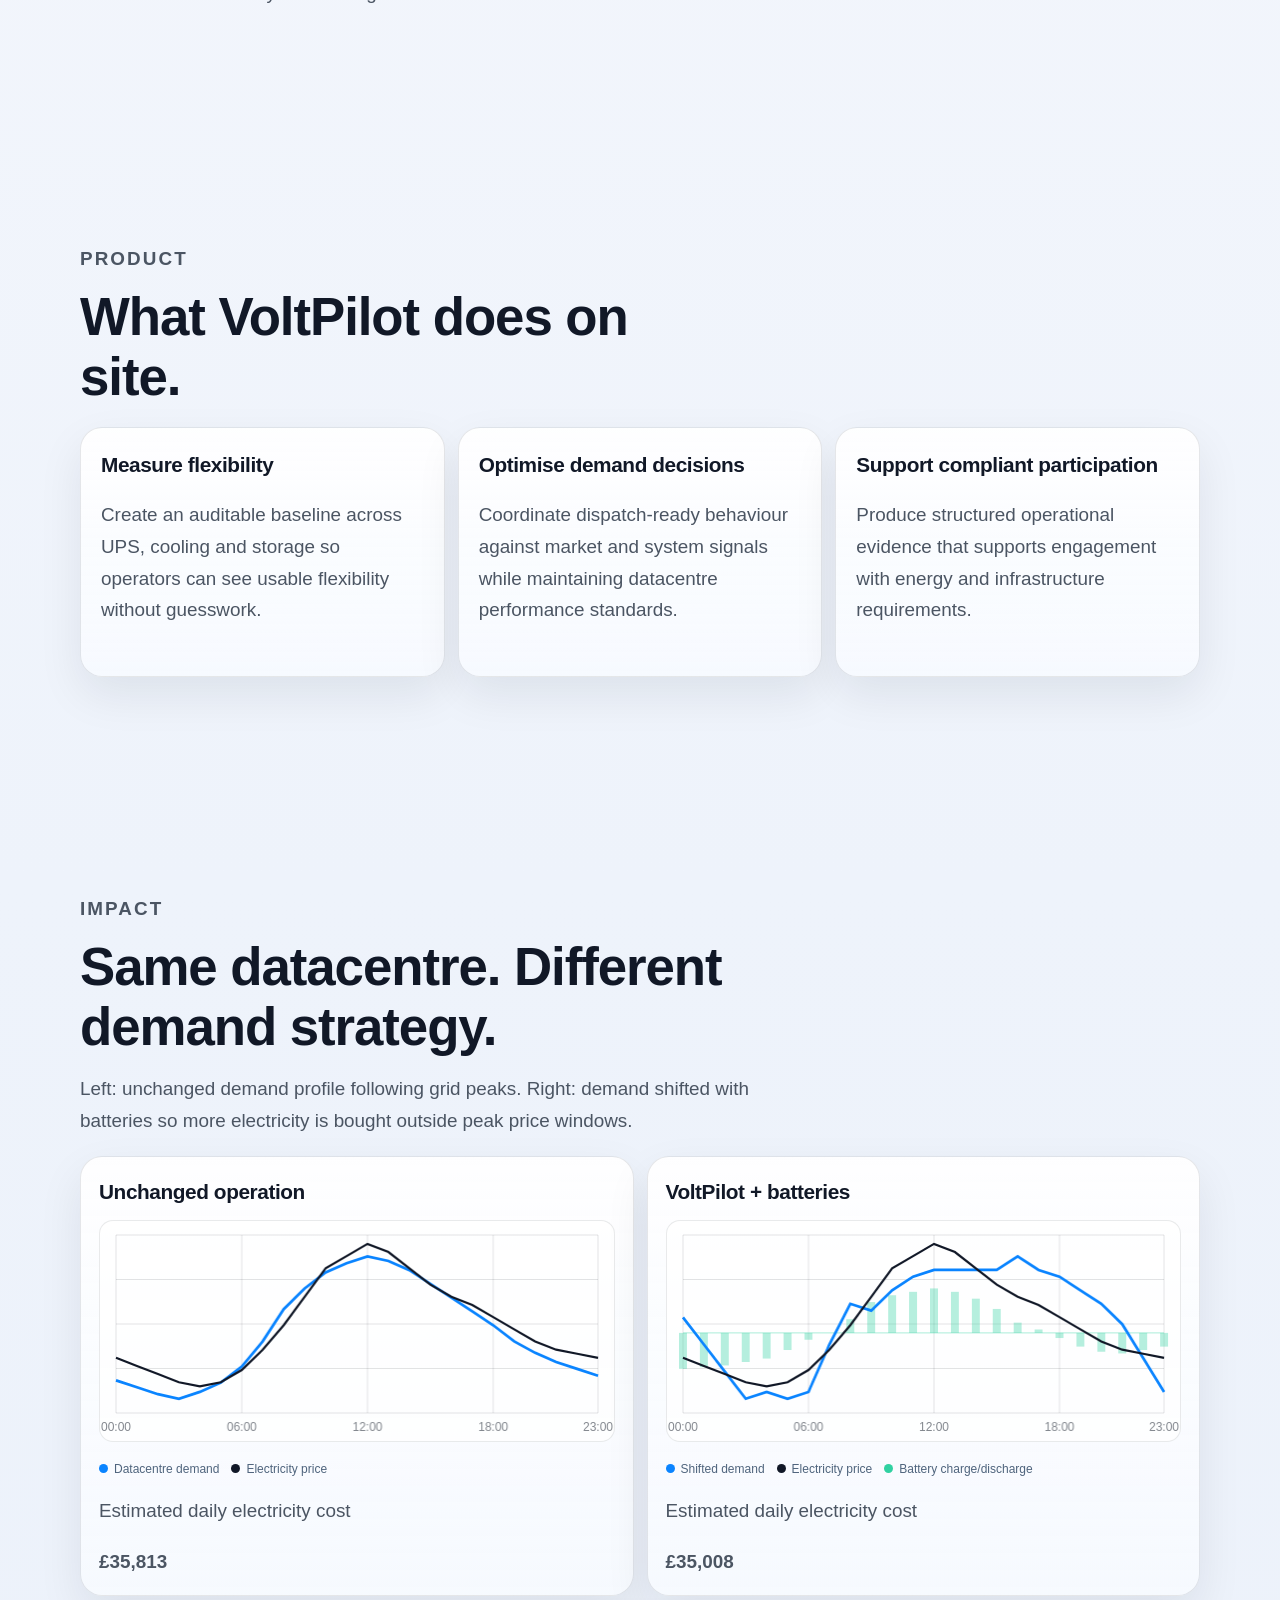
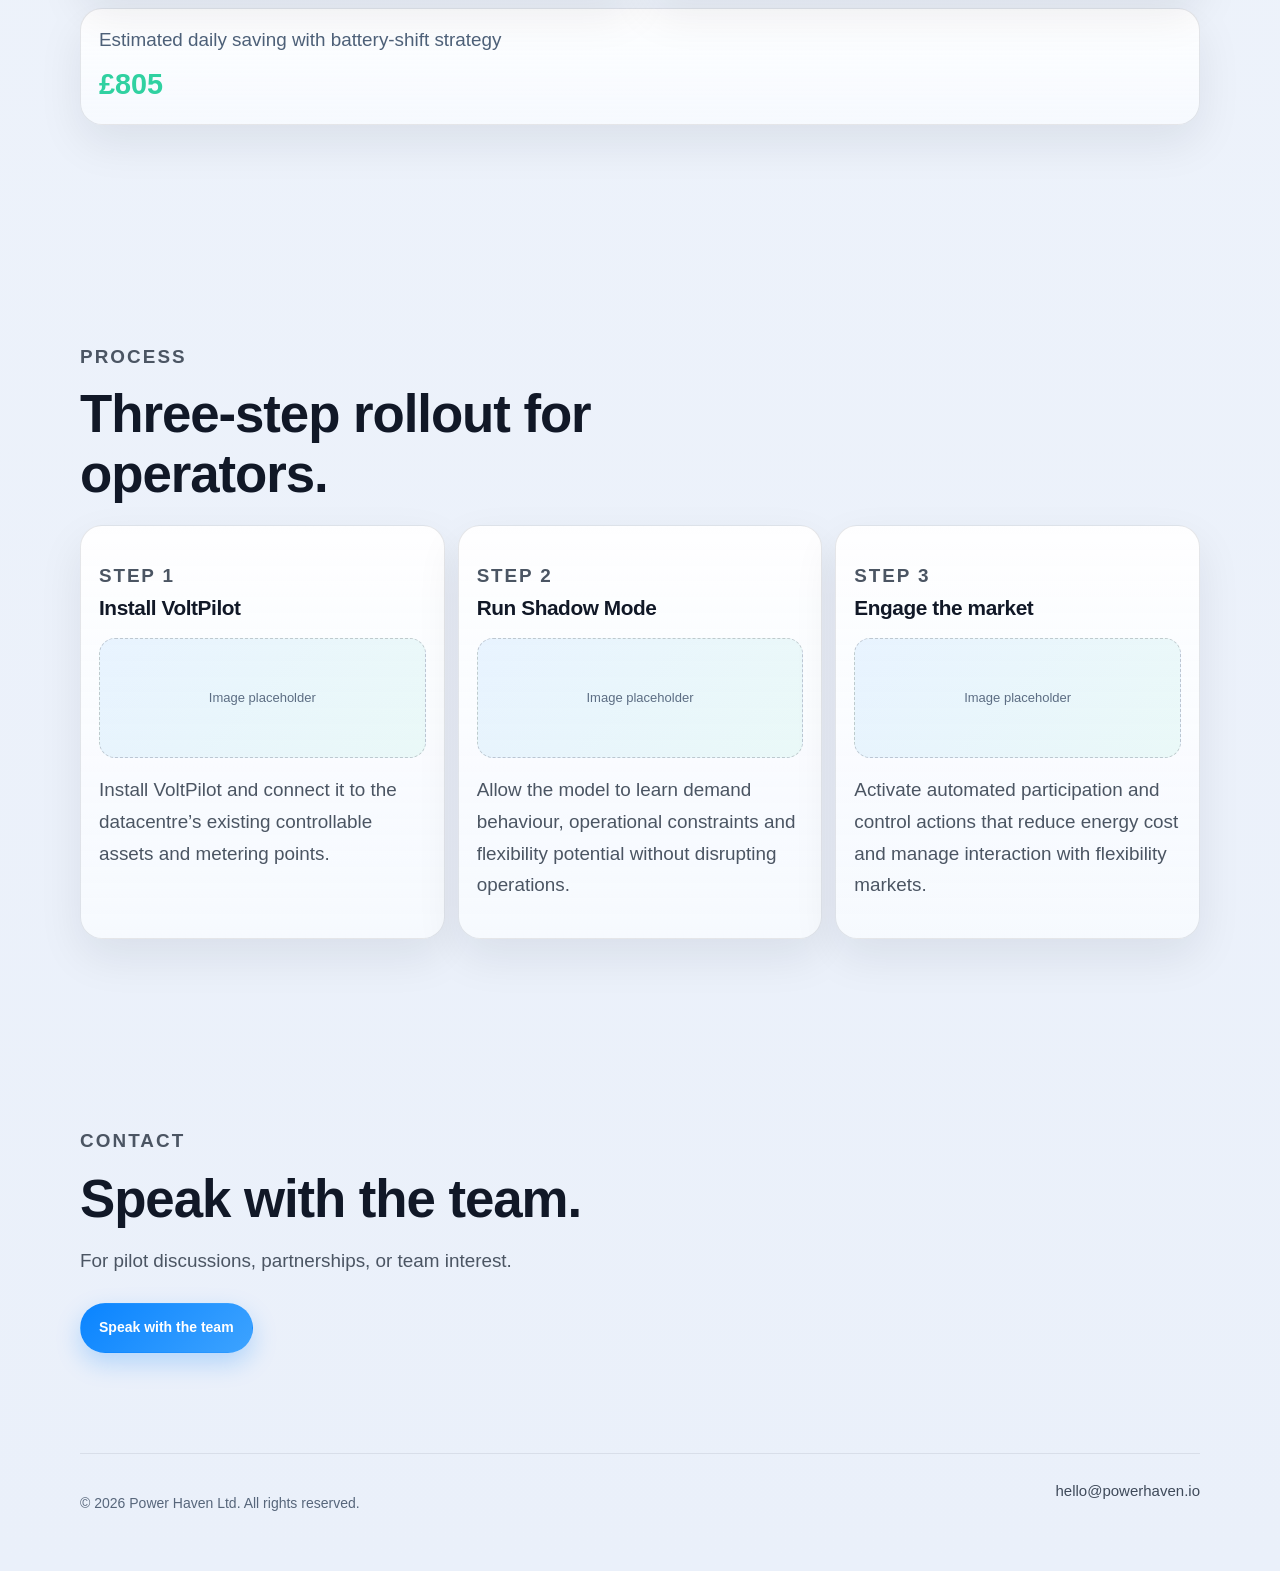
==== commit 25e88b28: "Refine landing structure and add demand-shift impact charts" ====
--- a/index.html
+++ b/index.html
@@ -6,7 +6,7 @@
     <title>Power Haven | Datacentre Flexibility Software</title>
     <meta
       name="description"
-      content="Power Haven helps UK datacentres cut energy cost, improve operations, and unlock flexibility value through VoltPilot software."
+      content="Power Haven helps UK datacentres cut electricity cost, optimise demand, and unlock flexibility value through VoltPilot software."
     />
     <link rel="icon" type="image/svg+xml" href="./logo-mark.svg" />
     <link rel="stylesheet" href="./styles.css" />
@@ -22,7 +22,8 @@
       <nav>
         <a href="#vision">Vision</a>
         <a href="#platform">Product</a>
-        <a href="#trust">Trust</a>
+        <a href="#impact">Impact</a>
+        <a href="#process">Process</a>
         <a href="#contact">Contact</a>
       </nav>
       <a class="cta ghost" href="#contact">Request Access</a>
@@ -31,16 +32,10 @@
     <main id="top">
       <section class="hero section">
         <p class="eyebrow">VoltPilot by Power Haven</p>
-        <h1>We help UK datacentres reduce energy cost and unlock grid flexibility value.</h1>
+        <h1>We help UK datacentres cut electricity cost and unlock flexibility value.</h1>
         <p class="lead">
-          VoltPilot software optimises site demand and integrates batteries, UPS and cooling assets into flexibility opportunities while staying infrastructure-compliant.
+          VoltPilot software shifts site demand with batteries and existing assets, then automates interaction with flexibility opportunities while supporting infrastructure requirements.
         </p>
-
-        <ul class="clarity-row" aria-label="Quick clarity">
-          <li><strong>Company:</strong> Power Haven</li>
-          <li><strong>Product:</strong> VoltPilot software</li>
-          <li><strong>Outcome:</strong> Better performance, lower cost, more grid-ready operations</li>
-        </ul>
 
         <div class="proof-row" aria-label="Institutional proof">
           <span>UCL Energy Institute</span>
@@ -51,45 +46,14 @@
           <a class="cta solid" href="#contact">Request Early Access</a>
           <a class="text-link" href="#platform">See how it works →</a>
         </div>
-
-        <div class="hero-panel" role="status" aria-live="polite">
-          <p class="panel-title">Live Flexibility Signal</p>
-          <div class="meter-wrap">
-            <div class="meter-line" id="meterLine"></div>
-          </div>
-          <div class="panel-grid">
-            <article>
-              <p>Current system window</p>
-              <strong id="windowTag">Moderate</strong>
-            </article>
-            <article>
-              <p>Estimated site flex (illustrative)</p>
-              <strong id="flexValue">2.4 MW</strong>
-            </article>
-            <article>
-              <p>Potential annual range (illustrative)</p>
-              <strong id="valueRange">£120k–£310k</strong>
-            </article>
-          </div>
-          <small>Illustrative signals shown for context only.</small>
-        </div>
       </section>
 
-      <section id="vision" class="section split">
-        <div>
-          <p class="eyebrow">Vision</p>
-          <h2>Datacentre reliability and grid needs should work together, not compete.</h2>
-          <p>
-            UK operators face constrained grid capacity, volatile electricity conditions and increasing operational pressure from energy intensity.
-          </p>
-          <p>
-            Power Haven’s mission is to make existing site assets more useful to both the operator and the wider system through practical software-led coordination.
-          </p>
-        </div>
-        <aside class="stat-card" title="System context">
-          <p class="stat">3.5 TWh</p>
-          <p>Recent UK curtailment context in publicly discussed system data.</p>
-        </aside>
+      <section id="vision" class="section vision-large">
+        <p class="eyebrow">Vision</p>
+        <h2>Datacentres should not be forced to buy most energy at the most expensive hours.</h2>
+        <p>
+          Power Haven helps operators reshape demand, use on-site batteries intelligently, and run more resiliently under UK grid constraints.
+        </p>
       </section>
 
       <section id="platform" class="section">
@@ -111,42 +75,83 @@
         </div>
       </section>
 
-      <section id="trust" class="section trust">
-        <p class="eyebrow">Trust</p>
-        <h2>Built with research depth and industry grounding.</h2>
-        <div class="logos">
-          <div>UCL</div>
-          <div>Siemens Energy</div>
+      <section id="impact" class="section impact">
+        <p class="eyebrow">Impact</p>
+        <h2>Same datacentre. Different demand strategy.</h2>
+        <p class="lead compact">
+          Left: unchanged demand profile following grid peaks. Right: demand shifted with batteries so more electricity is bought outside peak price windows.
+        </p>
+
+        <div class="impact-grid">
+          <article class="chart-card">
+            <h3>Unchanged operation</h3>
+            <canvas id="baselineChart" height="220" aria-label="Baseline demand and electricity price chart"></canvas>
+            <div class="chart-legend">
+              <span><i class="dot demand"></i>Datacentre demand</span>
+              <span><i class="dot price"></i>Electricity price</span>
+            </div>
+            <p class="cost-label">Estimated daily electricity cost</p>
+            <p id="baselineCost" class="cost-value">£0</p>
+          </article>
+
+          <article class="chart-card">
+            <h3>VoltPilot + batteries</h3>
+            <canvas id="optimisedChart" height="220" aria-label="Optimised demand and electricity price chart"></canvas>
+            <div class="chart-legend">
+              <span><i class="dot demand"></i>Shifted demand</span>
+              <span><i class="dot price"></i>Electricity price</span>
+              <span><i class="dot battery"></i>Battery charge/discharge</span>
+            </div>
+            <p class="cost-label">Estimated daily electricity cost</p>
+            <p id="optimisedCost" class="cost-value">£0</p>
+          </article>
         </div>
-        <blockquote>
-          “We are building the software bridge between datacentre operations and grid flexibility participation, with operational realism first.”
-        </blockquote>
-        <p class="quote-by">— Federico Gambedotti, Founder</p>
+
+        <div class="savings-card">
+          <p>Estimated daily saving with battery-shift strategy</p>
+          <strong id="savingsValue">£0</strong>
+        </div>
       </section>
 
-      <section id="contact" class="section contact">
+      <section id="process" class="section">
+        <p class="eyebrow">Process</p>
+        <h2>Three-step rollout for operators.</h2>
+
+        <div class="step-grid">
+          <article class="step-card">
+            <p class="step-number">Step 1</p>
+            <h3>Install VoltPilot</h3>
+            <div class="step-image" role="img" aria-label="Image placeholder for software and asset connection">
+              Image placeholder
+            </div>
+            <p>Install VoltPilot and connect it to the datacentre’s existing controllable assets and metering points.</p>
+          </article>
+
+          <article class="step-card">
+            <p class="step-number">Step 2</p>
+            <h3>Run Shadow Mode</h3>
+            <div class="step-image" role="img" aria-label="Image placeholder for shadow mode analysis">
+              Image placeholder
+            </div>
+            <p>Allow the model to learn demand behaviour, operational constraints and flexibility potential without disrupting operations.</p>
+          </article>
+
+          <article class="step-card">
+            <p class="step-number">Step 3</p>
+            <h3>Engage the market</h3>
+            <div class="step-image" role="img" aria-label="Image placeholder for market interaction">
+              Image placeholder
+            </div>
+            <p>Activate automated participation and control actions that reduce energy cost and manage interaction with flexibility markets.</p>
+          </article>
+        </div>
+      </section>
+
+      <section id="contact" class="section contact-compact">
         <p class="eyebrow">Contact</p>
         <h2>Speak with the team.</h2>
-        <p class="lead compact">Tell us about your site or interest area and we will reply quickly.</p>
-        <form action="mailto:hello@powerhaven.io" method="post" enctype="text/plain">
-          <label>
-            Name
-            <input name="name" type="text" required />
-          </label>
-          <label>
-            Organisation
-            <input name="organisation" type="text" required />
-          </label>
-          <label>
-            Email
-            <input name="email" type="email" required />
-          </label>
-          <label>
-            Message (optional)
-            <textarea name="message" rows="4"></textarea>
-          </label>
-          <button class="cta solid" type="submit">Send Message</button>
-        </form>
+        <p class="lead compact">For pilot discussions, partnerships, or team interest.</p>
+        <a class="cta solid" href="mailto:hello@powerhaven.io">Speak with the team</a>
       </section>
     </main>
 
--- a/styles.css
+++ b/styles.css
@@ -1,21 +1,15 @@
 :root {
   --bg: #f4f6fb;
-  --bg-soft: #eef2f9;
-  --surface: rgba(255, 255, 255, 0.9);
-  --surface-strong: #ffffff;
   --text: #111827;
   --muted: #4b5563;
   --accent: #0a84ff;
-  --accent-soft: #5ac8fa;
   --accent-mint: #30d1a1;
   --border: rgba(17, 24, 39, 0.1);
   --shadow: 0 18px 45px rgba(15, 23, 42, 0.08);
   --radius: 22px;
 }
 
-* {
-  box-sizing: border-box;
-}
+* { box-sizing: border-box; }
 
 html,
 body {
@@ -65,9 +59,7 @@
   color: var(--text);
 }
 
-.brand strong {
-  font-weight: 700;
-}
+.brand strong { font-weight: 700; }
 
 .brand em {
   color: var(--accent);
@@ -91,9 +83,7 @@
 
 nav a:hover,
 footer a:hover,
-.text-link:hover {
-  color: var(--accent);
-}
+.text-link:hover { color: var(--accent); }
 
 .section {
   width: min(1120px, calc(100% - 44px));
@@ -101,9 +91,7 @@
   padding: 100px 0;
 }
 
-.hero {
-  padding-top: 106px;
-}
+.hero { padding-top: 106px; }
 
 .eyebrow {
   margin: 0;
@@ -124,21 +112,19 @@
 
 h1 {
   margin-top: 14px;
-  max-width: 15.5ch;
-  font-size: clamp(2.8rem, 6.2vw, 5.1rem);
+  max-width: 15ch;
+  font-size: clamp(2.8rem, 6.2vw, 5rem);
   line-height: 1.06;
 }
 
 h2 {
   margin-top: 12px;
   max-width: 22ch;
-  font-size: clamp(2rem, 4.2vw, 3.4rem);
+  font-size: clamp(2rem, 4.2vw, 3.3rem);
   line-height: 1.14;
 }
 
-h3 {
-  font-size: 1.35rem;
-}
+h3 { font-size: 1.3rem; }
 
 .lead,
 .section p {
@@ -148,26 +134,9 @@
   font-size: clamp(1.02rem, 1.8vw, 1.18rem);
 }
 
-.clarity-row {
-  margin: 20px 0 0;
-  padding: 0;
-  list-style: none;
-  display: grid;
-  gap: 8px;
-}
-
-.clarity-row li {
-  max-width: 65ch;
-  border: 1px solid var(--border);
-  background: rgba(255, 255, 255, 0.56);
-  border-radius: 12px;
-  padding: 10px 12px;
-  color: #2f3a4b;
-  font-size: 15px;
-}
-
-.clarity-row strong {
-  color: #111827;
+.vision-large h2 {
+  max-width: 18ch;
+  font-size: clamp(2.3rem, 5vw, 4rem);
 }
 
 .proof-row {
@@ -177,8 +146,7 @@
   gap: 10px;
 }
 
-.proof-row span,
-.logos div {
+.proof-row span {
   border: 1px solid rgba(10, 132, 255, 0.25);
   background: rgba(255, 255, 255, 0.76);
   border-radius: 999px;
@@ -208,9 +176,7 @@
   transition: transform 0.18s ease, box-shadow 0.18s ease, background 0.18s ease;
 }
 
-.cta:hover {
-  transform: translateY(-1px);
-}
+.cta:hover { transform: translateY(-1px); }
 
 .cta.solid {
   color: white;
@@ -224,100 +190,23 @@
   background: rgba(10, 132, 255, 0.08);
 }
 
-.hero-panel,
+.cards,
+.impact-grid,
+.step-grid {
+  margin-top: 20px;
+  display: grid;
+  gap: 13px;
+  grid-template-columns: repeat(3, minmax(0, 1fr));
+}
+
 .card,
-.stat-card,
-form {
+.chart-card,
+.step-card,
+.savings-card {
   border: 1px solid var(--border);
   border-radius: var(--radius);
   background: linear-gradient(180deg, rgba(255, 255, 255, 0.92), rgba(248, 251, 255, 0.82));
   box-shadow: var(--shadow);
-}
-
-.hero-panel {
-  margin-top: 28px;
-  padding: 20px;
-}
-
-.panel-title {
-  margin: 0;
-  color: #1d3858;
-  font-size: 14px;
-  font-weight: 700;
-}
-
-.meter-wrap {
-  margin-top: 12px;
-  height: 11px;
-  border-radius: 999px;
-  background: rgba(17, 24, 39, 0.08);
-  overflow: hidden;
-}
-
-.meter-line {
-  width: 38%;
-  height: 100%;
-  border-radius: inherit;
-  background: linear-gradient(90deg, var(--accent), var(--accent-mint));
-  transition: width 0.35s ease;
-}
-
-.panel-grid {
-  margin-top: 14px;
-  display: grid;
-  grid-template-columns: repeat(3, minmax(0, 1fr));
-  gap: 10px;
-}
-
-.panel-grid article {
-  border: 1px solid rgba(17, 24, 39, 0.08);
-  border-radius: 14px;
-  padding: 11px;
-  background: rgba(255, 255, 255, 0.68);
-}
-
-.panel-grid p {
-  margin: 0;
-  color: #53637a;
-  font-size: 12px;
-}
-
-.panel-grid strong {
-  display: block;
-  margin-top: 5px;
-  color: #132437;
-  font-size: 16px;
-}
-
-.hero-panel small {
-  margin-top: 10px;
-  display: inline-block;
-  color: #60758f;
-  font-size: 12px;
-}
-
-.split {
-  display: grid;
-  grid-template-columns: 1.35fr 0.65fr;
-  gap: 20px;
-  align-items: start;
-}
-
-.stat-card {
-  padding: 20px;
-}
-
-.stat {
-  margin: 0;
-  color: #0d2e4c;
-  font-size: clamp(2.1rem, 4.2vw, 3.4rem);
-}
-
-.cards {
-  margin-top: 20px;
-  display: grid;
-  gap: 13px;
-  grid-template-columns: repeat(3, minmax(0, 1fr));
 }
 
 .card {
@@ -343,68 +232,103 @@
   box-shadow: 0 18px 36px rgba(10, 132, 255, 0.11);
 }
 
-.card:hover::after {
-  opacity: 1;
-}
-
-.card p {
-  margin-bottom: 30px;
-}
-
-.logos {
-  margin-top: 20px;
-  display: flex;
-  gap: 10px;
+.card:hover::after { opacity: 1; }
+.card p { margin-bottom: 30px; }
+
+.impact-grid {
+  grid-template-columns: repeat(2, minmax(0, 1fr));
+}
+
+.chart-card { padding: 18px; }
+
+.chart-card canvas {
+  margin-top: 10px;
+  width: 100%;
+  border: 1px solid rgba(17, 24, 39, 0.09);
+  border-radius: 14px;
+  background: rgba(255, 255, 255, 0.7);
+}
+
+.chart-legend {
+  margin-top: 8px;
+  display: flex;
   flex-wrap: wrap;
-}
-
-blockquote {
-  margin: 18px 0 0;
-  border-left: 3px solid rgba(10, 132, 255, 0.7);
-  padding: 10px 0 10px 14px;
-  color: #263649;
-}
-
-.quote-by {
+  gap: 12px;
+  font-size: 12px;
+  color: #4f647d;
+}
+
+.chart-legend .dot {
+  display: inline-block;
+  width: 9px;
+  height: 9px;
+  border-radius: 50%;
+  margin-right: 6px;
+}
+
+.dot.demand { background: #0a84ff; }
+.dot.price { background: #111827; }
+.dot.battery { background: #30d1a1; }
+
+.cost-label {
   margin-top: 10px;
-  color: #596a80;
-}
-
-.contact .compact {
-  margin-top: 9px;
-}
-
-form {
-  margin-top: 18px;
-  padding: 18px;
+  font-size: 13px;
+  color: #5f6d82;
+}
+
+.cost-value {
+  margin: 2px 0 0;
+  font-size: 1.5rem;
+  font-weight: 700;
+  color: #0f2843;
+}
+
+.savings-card {
+  margin-top: 12px;
+  padding: 15px 18px;
+}
+
+.savings-card p {
+  margin: 0;
+  color: #4d6078;
+}
+
+.savings-card strong {
+  display: block;
+  margin-top: 4px;
+  font-size: 1.8rem;
+  color: var(--accent-mint);
+}
+
+.step-card { padding: 18px; }
+
+.step-number {
+  margin: 0;
+  color: var(--accent);
+  font-size: 12px;
+  font-weight: 700;
+  letter-spacing: 0.1em;
+  text-transform: uppercase;
+}
+
+.step-image {
+  margin: 12px 0;
+  min-height: 120px;
+  border: 1px dashed rgba(17, 24, 39, 0.2);
+  border-radius: 16px;
   display: grid;
-  gap: 11px;
-}
-
-label {
-  display: grid;
-  gap: 6px;
-  color: #1f2f45;
-  font-size: 14px;
-  font-weight: 600;
-}
-
-input,
-textarea {
-  border: 1px solid rgba(17, 24, 39, 0.16);
-  border-radius: 12px;
-  background: rgba(255, 255, 255, 0.98);
-  color: var(--text);
-  padding: 11px 12px;
-  font: inherit;
-}
-
-input:focus,
-textarea:focus,
-button:focus,
-a:focus {
-  outline: 2px solid rgba(10, 132, 255, 0.45);
-  outline-offset: 1px;
+  place-items: center;
+  color: #5c6d83;
+  font-size: 13px;
+  background: linear-gradient(135deg, rgba(10, 132, 255, 0.08), rgba(48, 209, 161, 0.08));
+}
+
+.contact-compact {
+  padding-top: 70px;
+}
+
+.contact-compact .cta {
+  margin-top: 8px;
 }
 
 footer {
@@ -420,17 +344,13 @@
 }
 
 @media (max-width: 980px) {
-  nav {
-    display: none;
-  }
+  nav { display: none; }
 
   .topbar {
     padding: 12px 14px;
   }
 
-  .topbar .ghost {
-    display: none;
-  }
+  .topbar .ghost { display: none; }
 
   .section {
     width: min(1120px, calc(100% - 28px));
@@ -442,8 +362,8 @@
   }
 
   .cards,
-  .split,
-  .panel-grid {
+  .impact-grid,
+  .step-grid {
     grid-template-columns: 1fr;
   }
 
@@ -454,6 +374,10 @@
 
   h2 {
     font-size: clamp(1.62rem, 6.3vw, 2.45rem);
+  }
+
+  .vision-large h2 {
+    font-size: clamp(1.95rem, 7.2vw, 2.8rem);
   }
 
   body {
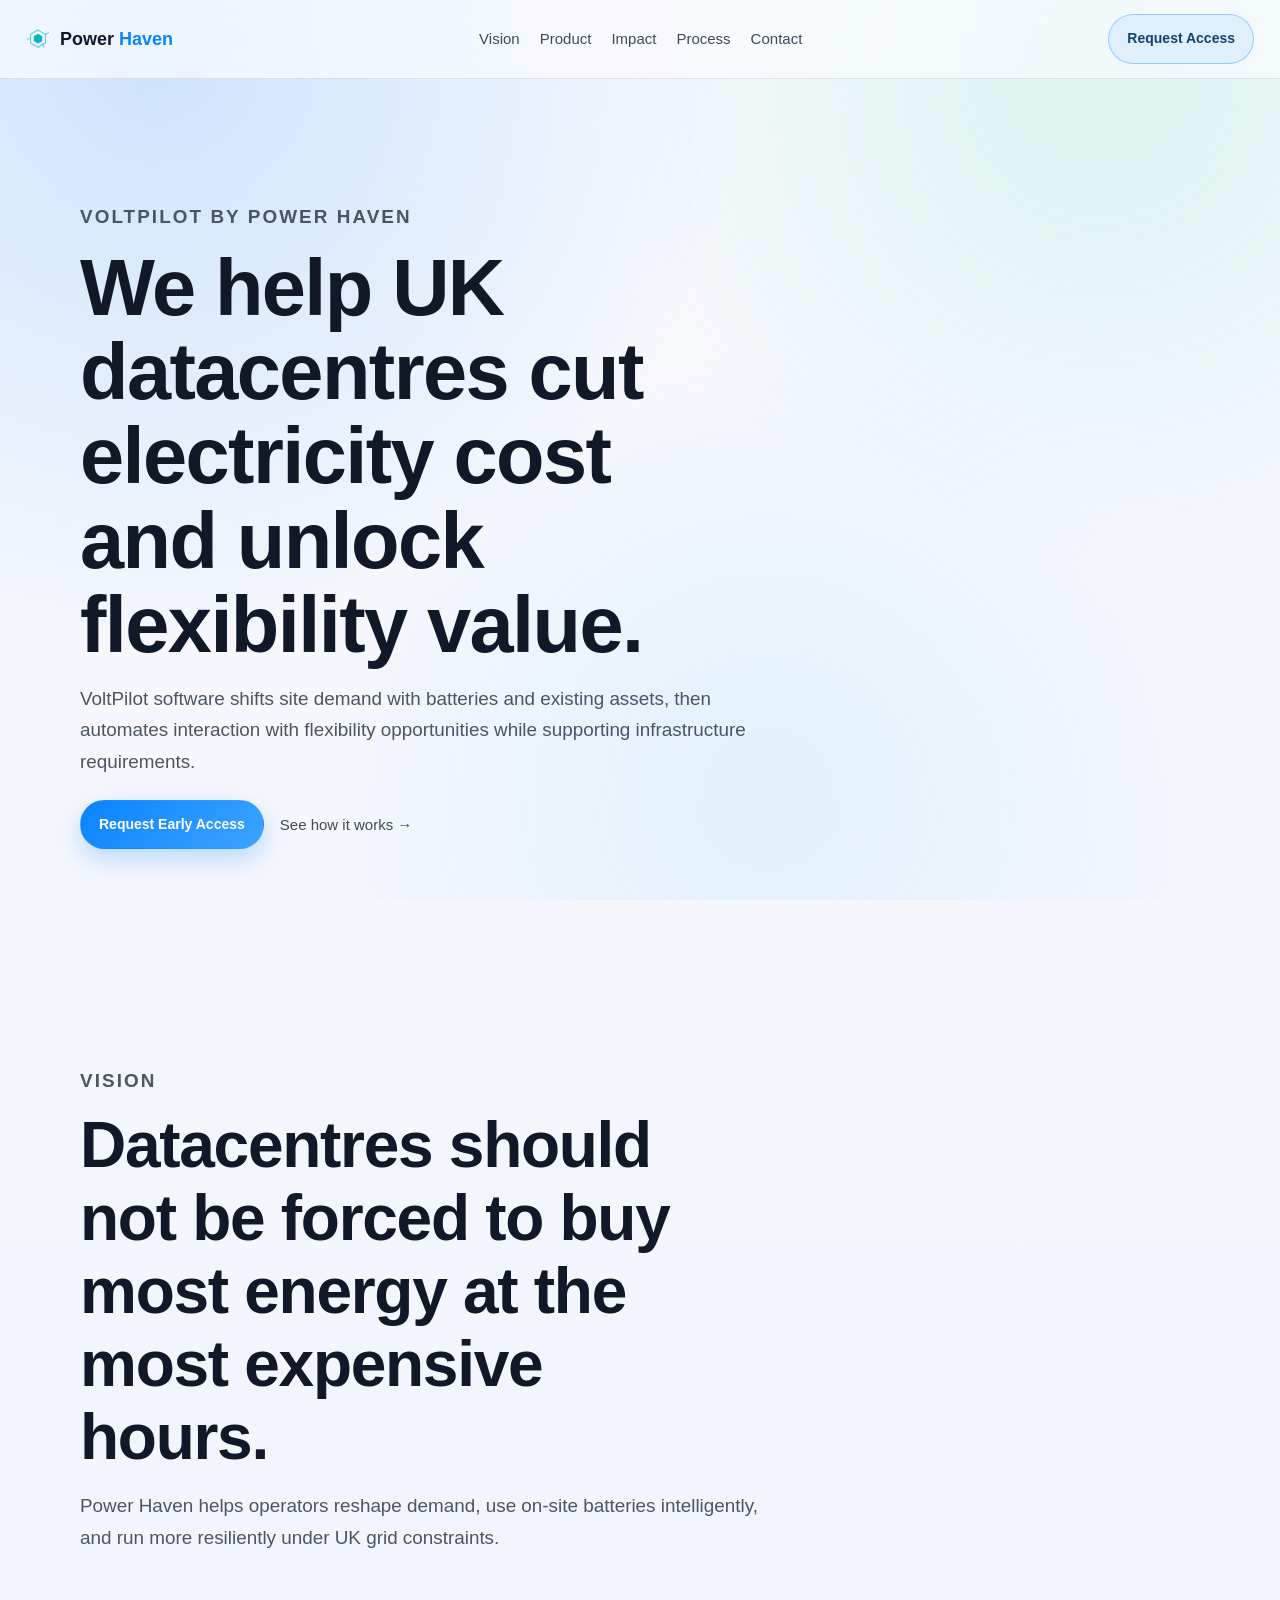
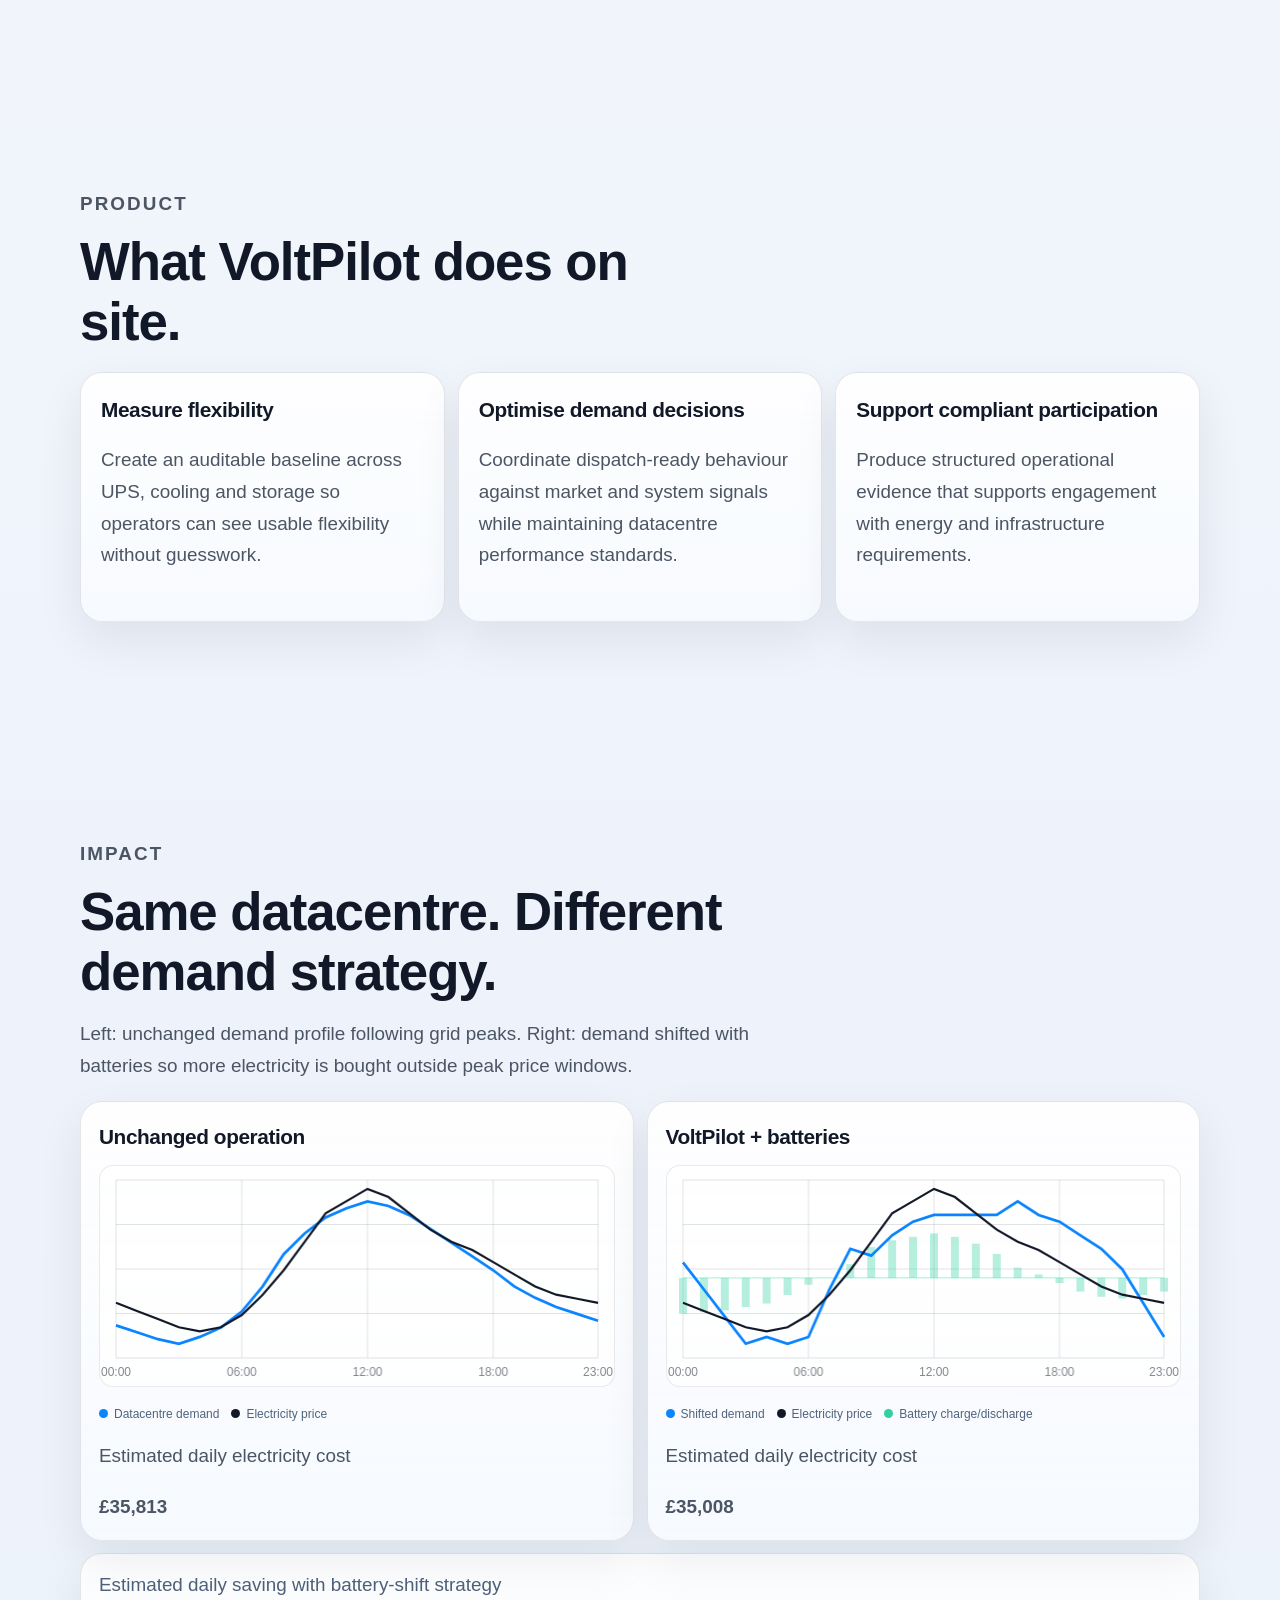
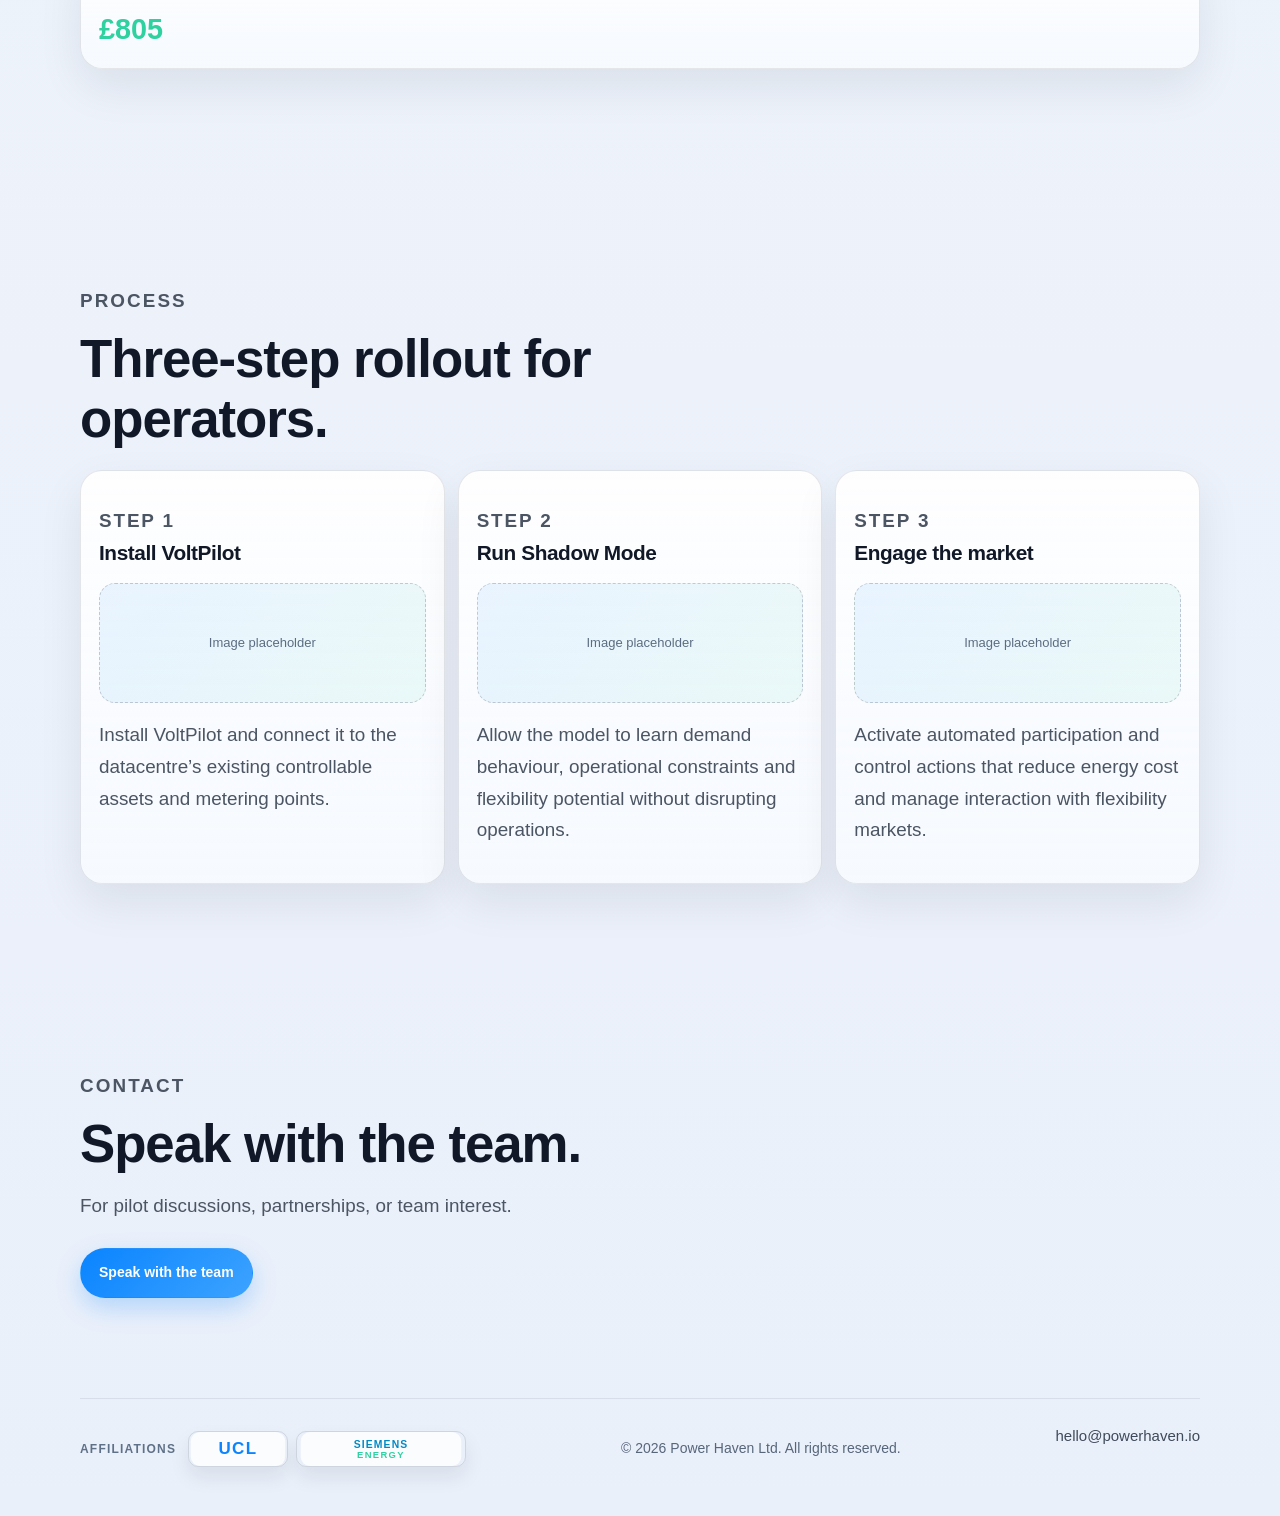
==== commit cd2e1727: "Move UCL and Siemens branding to footer logos" ====
--- a/index.html
+++ b/index.html
@@ -36,11 +36,6 @@
         <p class="lead">
           VoltPilot software shifts site demand with batteries and existing assets, then automates interaction with flexibility opportunities while supporting infrastructure requirements.
         </p>
-
-        <div class="proof-row" aria-label="Institutional proof">
-          <span>UCL Energy Institute</span>
-          <span>Mentored by Siemens Energy</span>
-        </div>
 
         <div class="hero-actions">
           <a class="cta solid" href="#contact">Request Early Access</a>
@@ -156,6 +151,13 @@
     </main>
 
     <footer>
+      <div class="footer-affiliations" aria-label="Institutional affiliations">
+        <p>Affiliations</p>
+        <div class="footer-logos">
+          <img src="./ucl-logo.svg" alt="UCL logo" width="100" height="36" />
+          <img src="./siemens-energy-logo.svg" alt="Siemens Energy logo" width="170" height="36" />
+        </div>
+      </div>
       <p>© <span id="year"></span> Power Haven Ltd. All rights reserved.</p>
       <a href="mailto:hello@powerhaven.io">hello@powerhaven.io</a>
     </footer>
--- a/styles.css
+++ b/styles.css
@@ -137,22 +137,6 @@
 .vision-large h2 {
   max-width: 18ch;
   font-size: clamp(2.3rem, 5vw, 4rem);
-}
-
-.proof-row {
-  margin-top: 18px;
-  display: flex;
-  flex-wrap: wrap;
-  gap: 10px;
-}
-
-.proof-row span {
-  border: 1px solid rgba(10, 132, 255, 0.25);
-  background: rgba(255, 255, 255, 0.76);
-  border-radius: 999px;
-  padding: 7px 13px;
-  font-size: 12px;
-  color: #2e4668;
 }
 
 .hero-actions {
@@ -343,6 +327,35 @@
   font-size: 14px;
 }
 
+.footer-affiliations {
+  display: inline-flex;
+  align-items: center;
+  gap: 12px;
+  flex-wrap: wrap;
+}
+
+.footer-affiliations p {
+  margin: 0;
+  font-size: 12px;
+  font-weight: 700;
+  letter-spacing: 0.1em;
+  text-transform: uppercase;
+  color: #5f7188;
+}
+
+.footer-logos {
+  display: inline-flex;
+  gap: 8px;
+  align-items: center;
+}
+
+.footer-logos img {
+  display: block;
+  border-radius: 10px;
+  border: 1px solid rgba(17, 24, 39, 0.12);
+  box-shadow: 0 10px 20px rgba(15, 23, 42, 0.08);
+}
+
 @media (max-width: 980px) {
   nav { display: none; }
 
@@ -387,6 +400,6 @@
   footer {
     width: min(1120px, calc(100% - 28px));
     flex-direction: column;
-    gap: 8px;
-  }
-}
+    gap: 12px;
+  }
+}
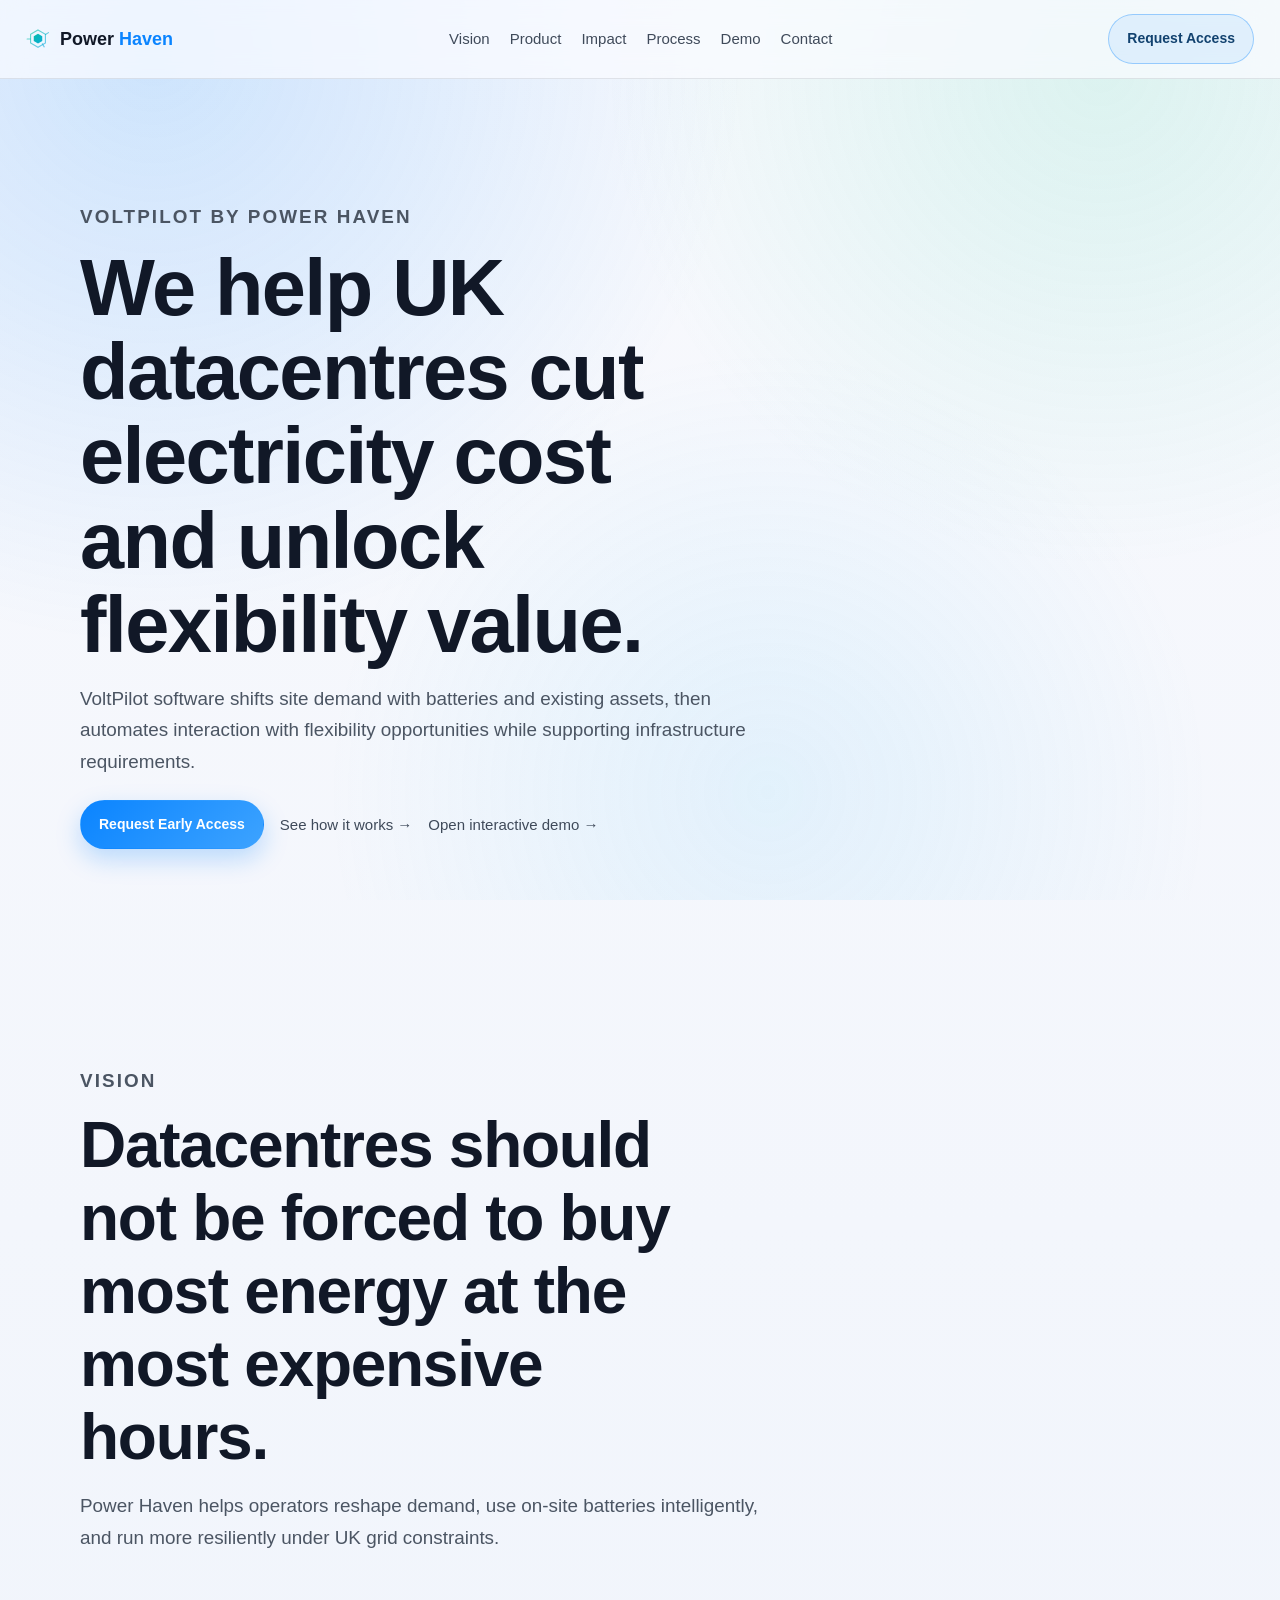
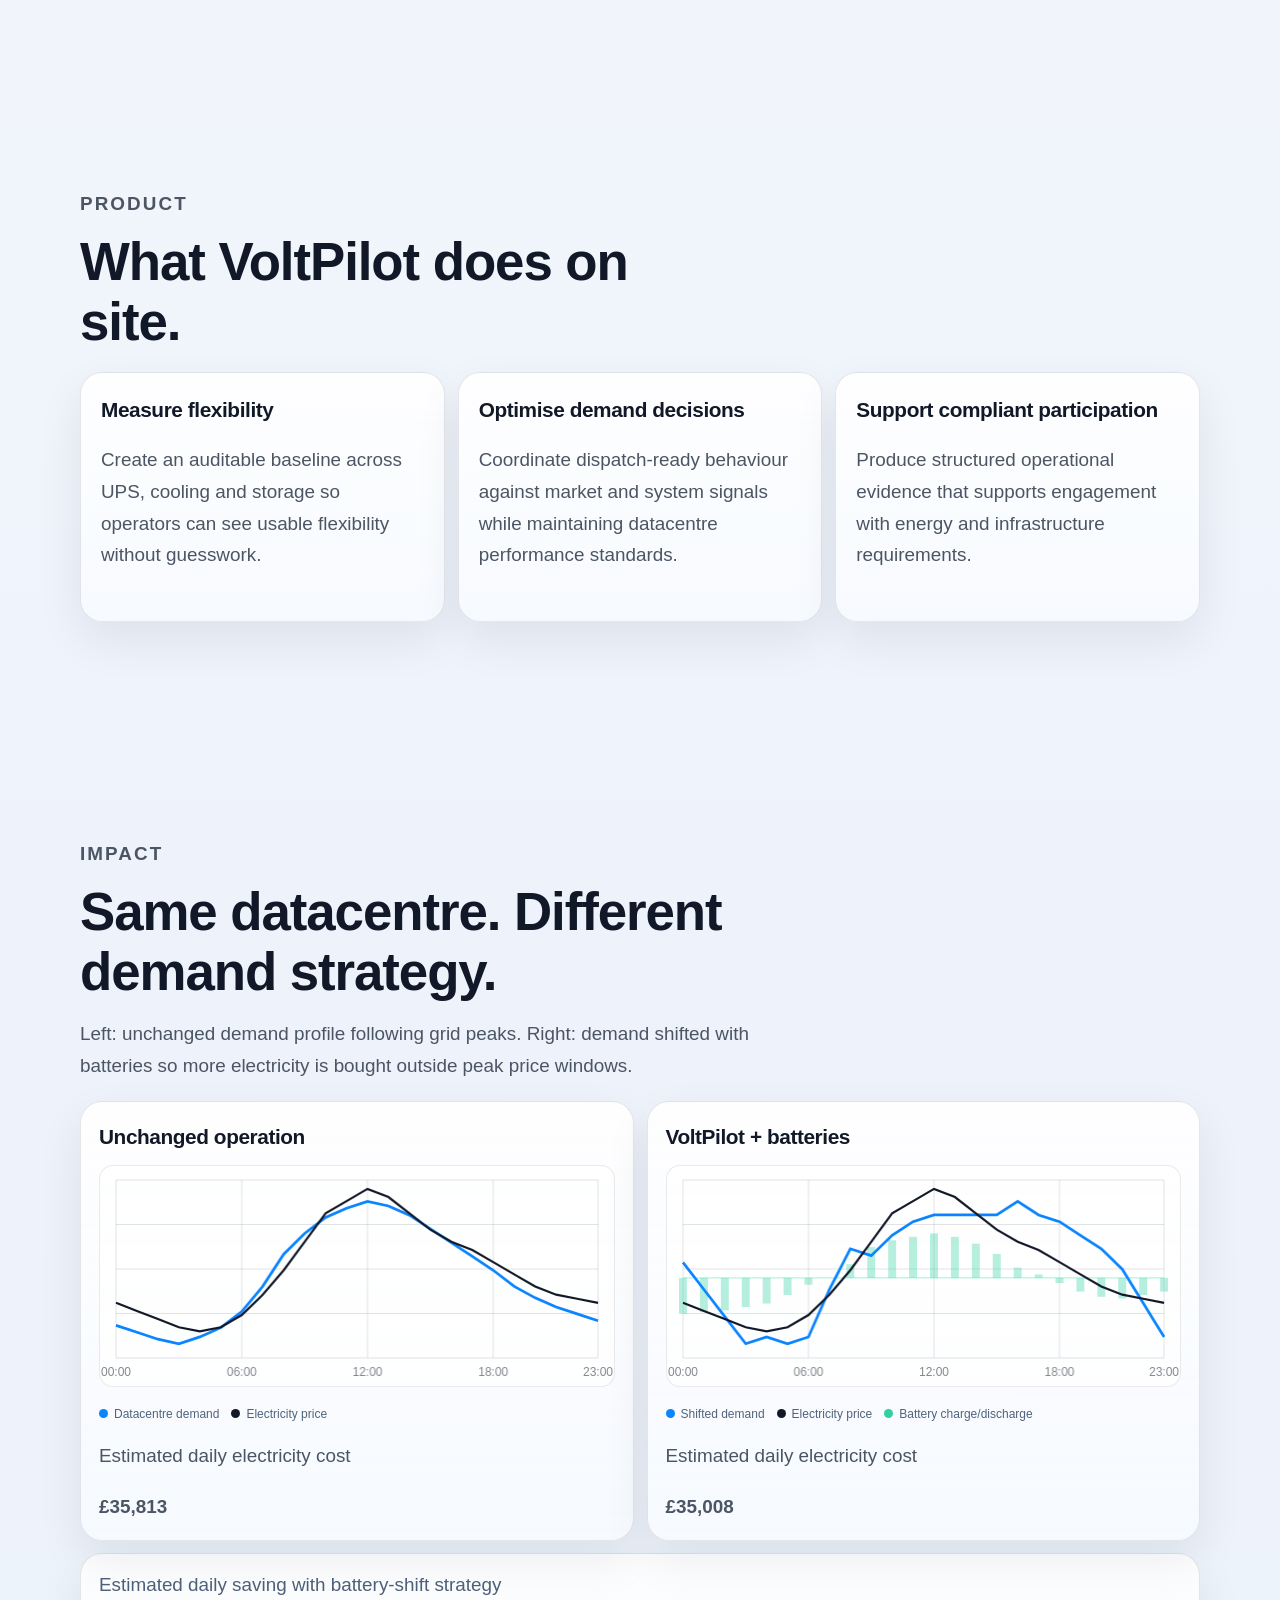
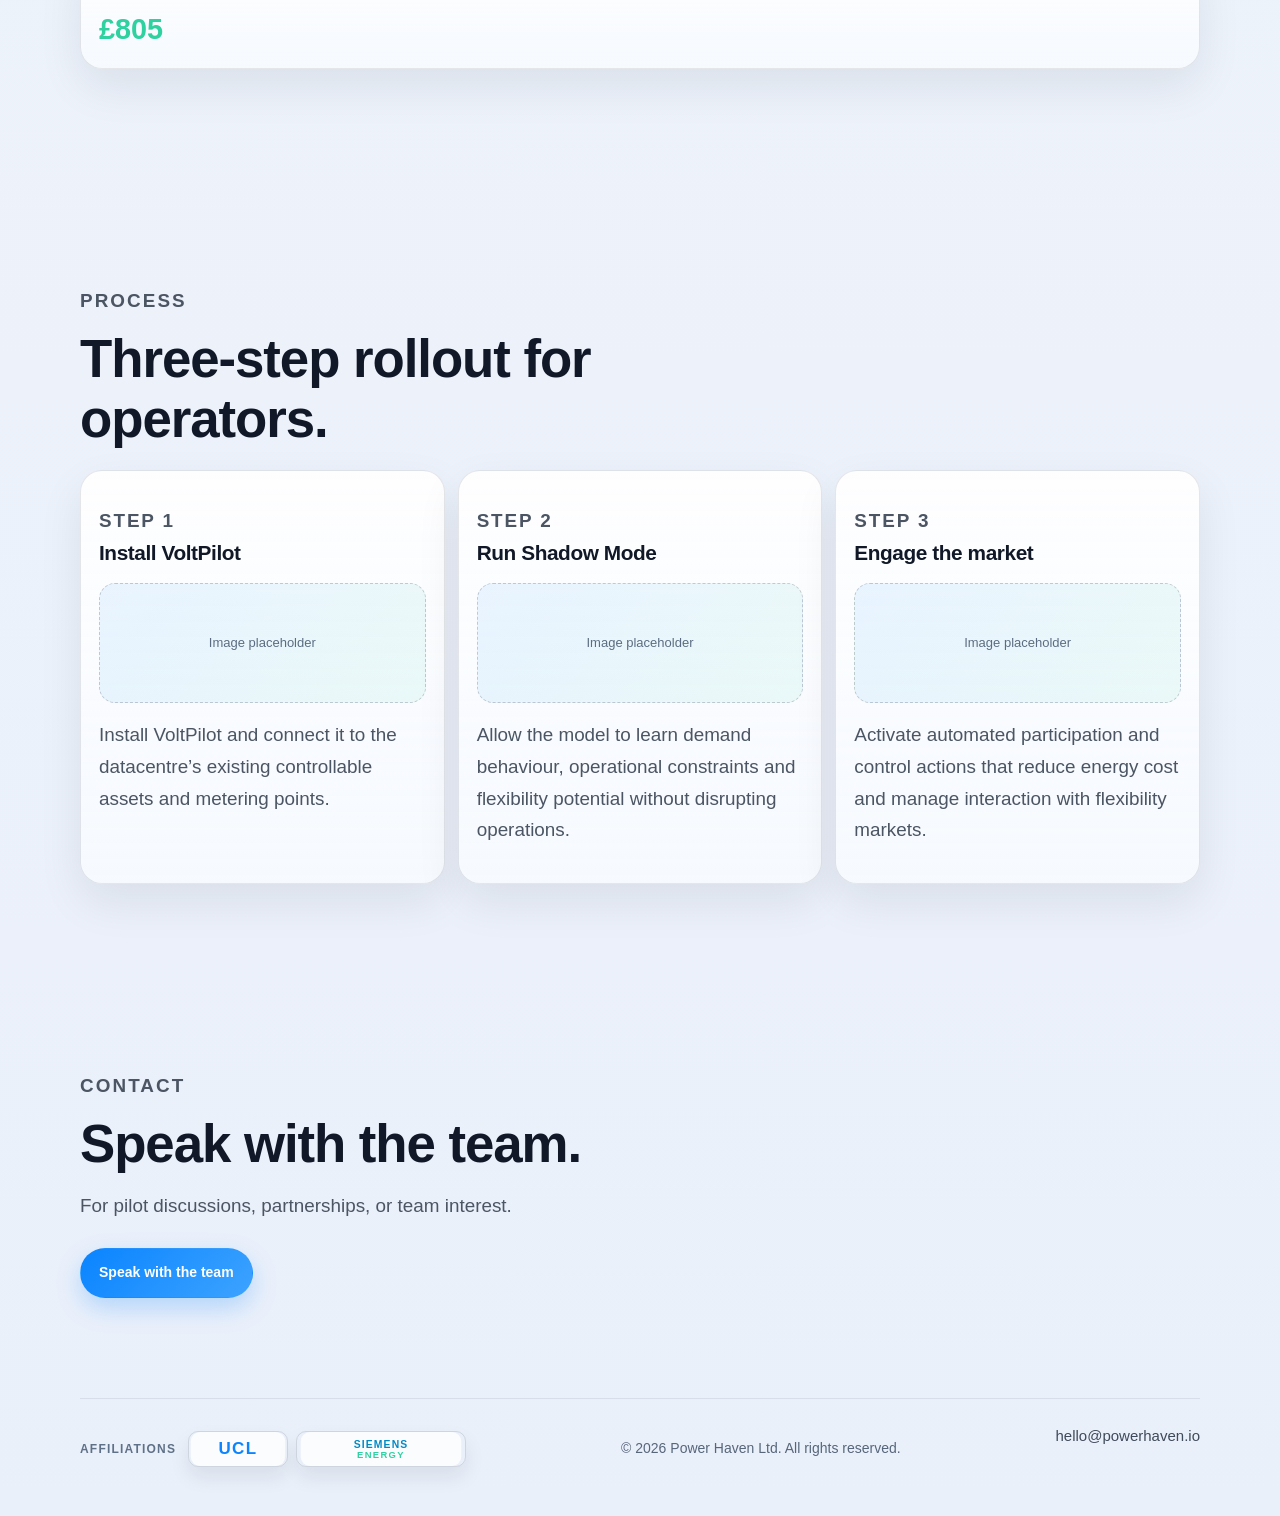
==== commit 35da4aeb: "Add interactive UK datacentre demo page with regional flexibility model" ====
--- a/index.html
+++ b/index.html
@@ -24,6 +24,7 @@
         <a href="#platform">Product</a>
         <a href="#impact">Impact</a>
         <a href="#process">Process</a>
+        <a href="./demo.html">Demo</a>
         <a href="#contact">Contact</a>
       </nav>
       <a class="cta ghost" href="#contact">Request Access</a>
@@ -40,6 +41,7 @@
         <div class="hero-actions">
           <a class="cta solid" href="#contact">Request Early Access</a>
           <a class="text-link" href="#platform">See how it works →</a>
+          <a class="text-link" href="./demo.html">Open interactive demo →</a>
         </div>
       </section>
 
